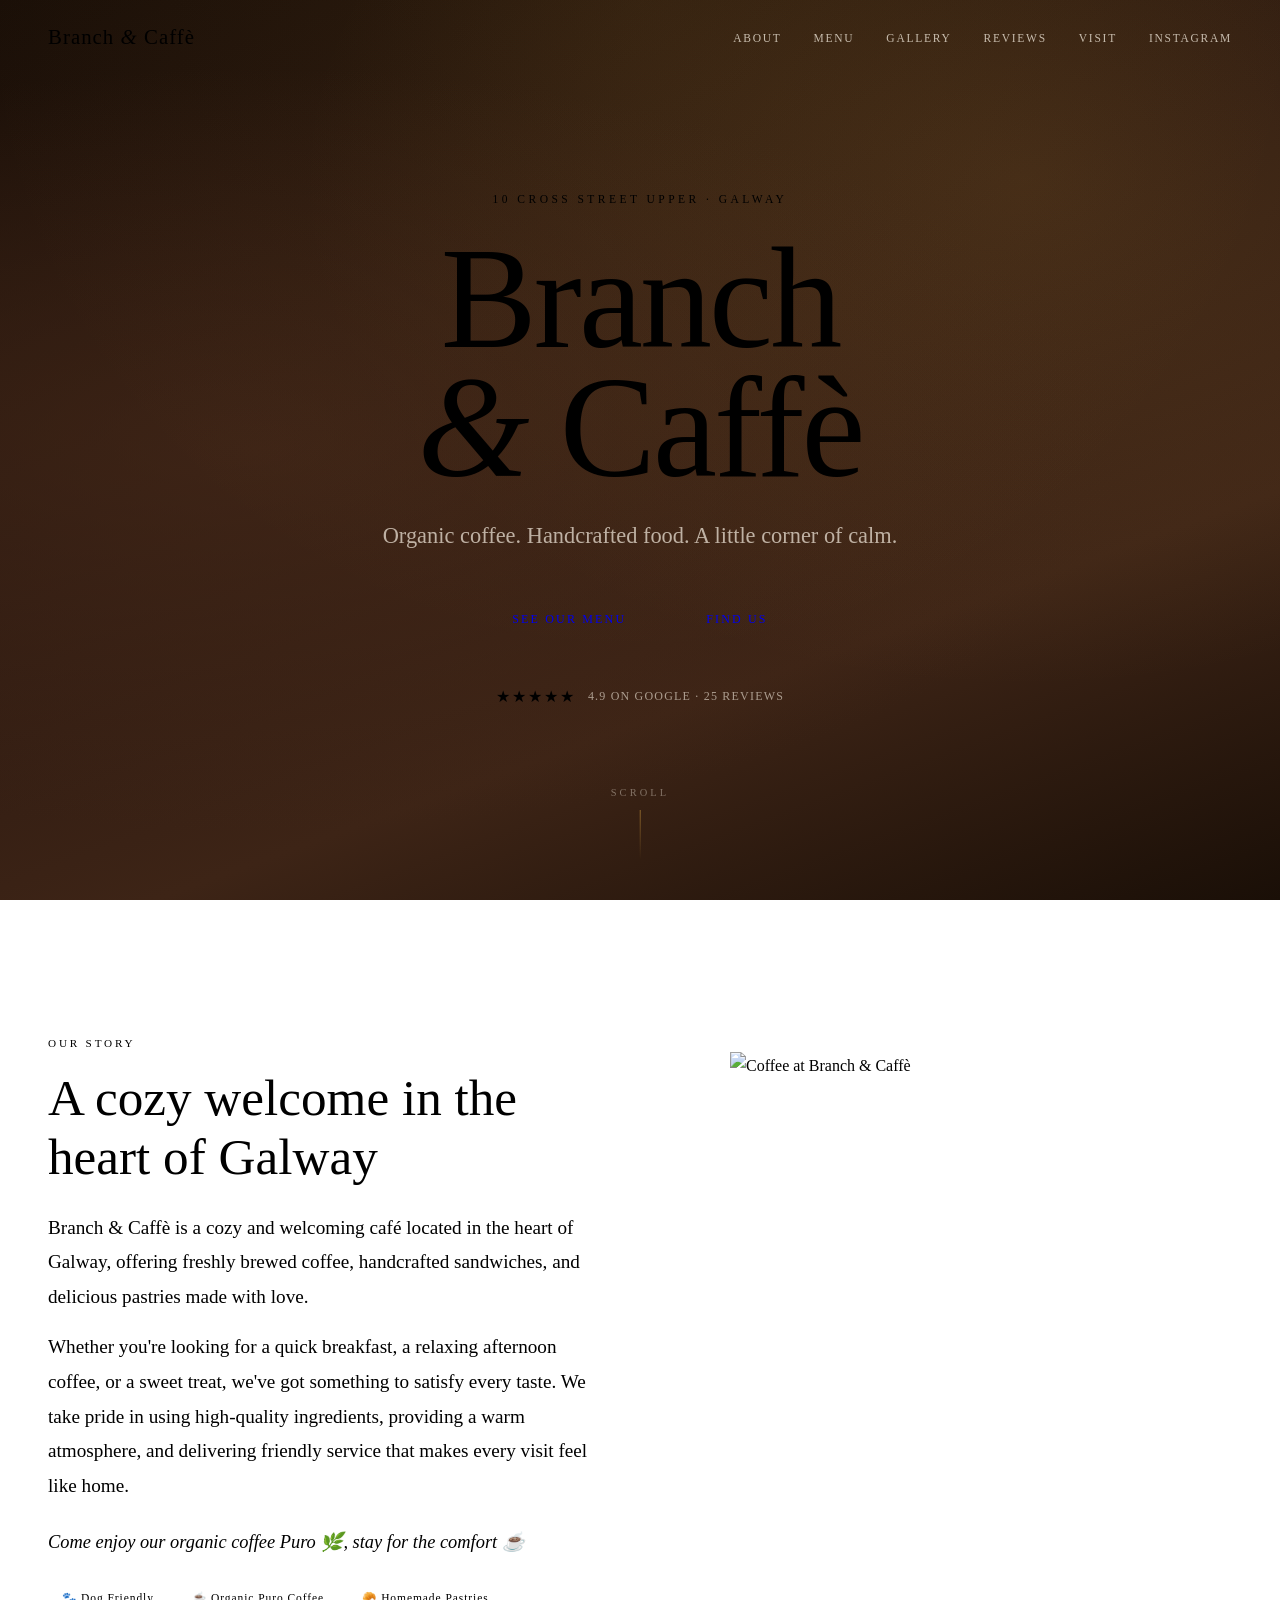
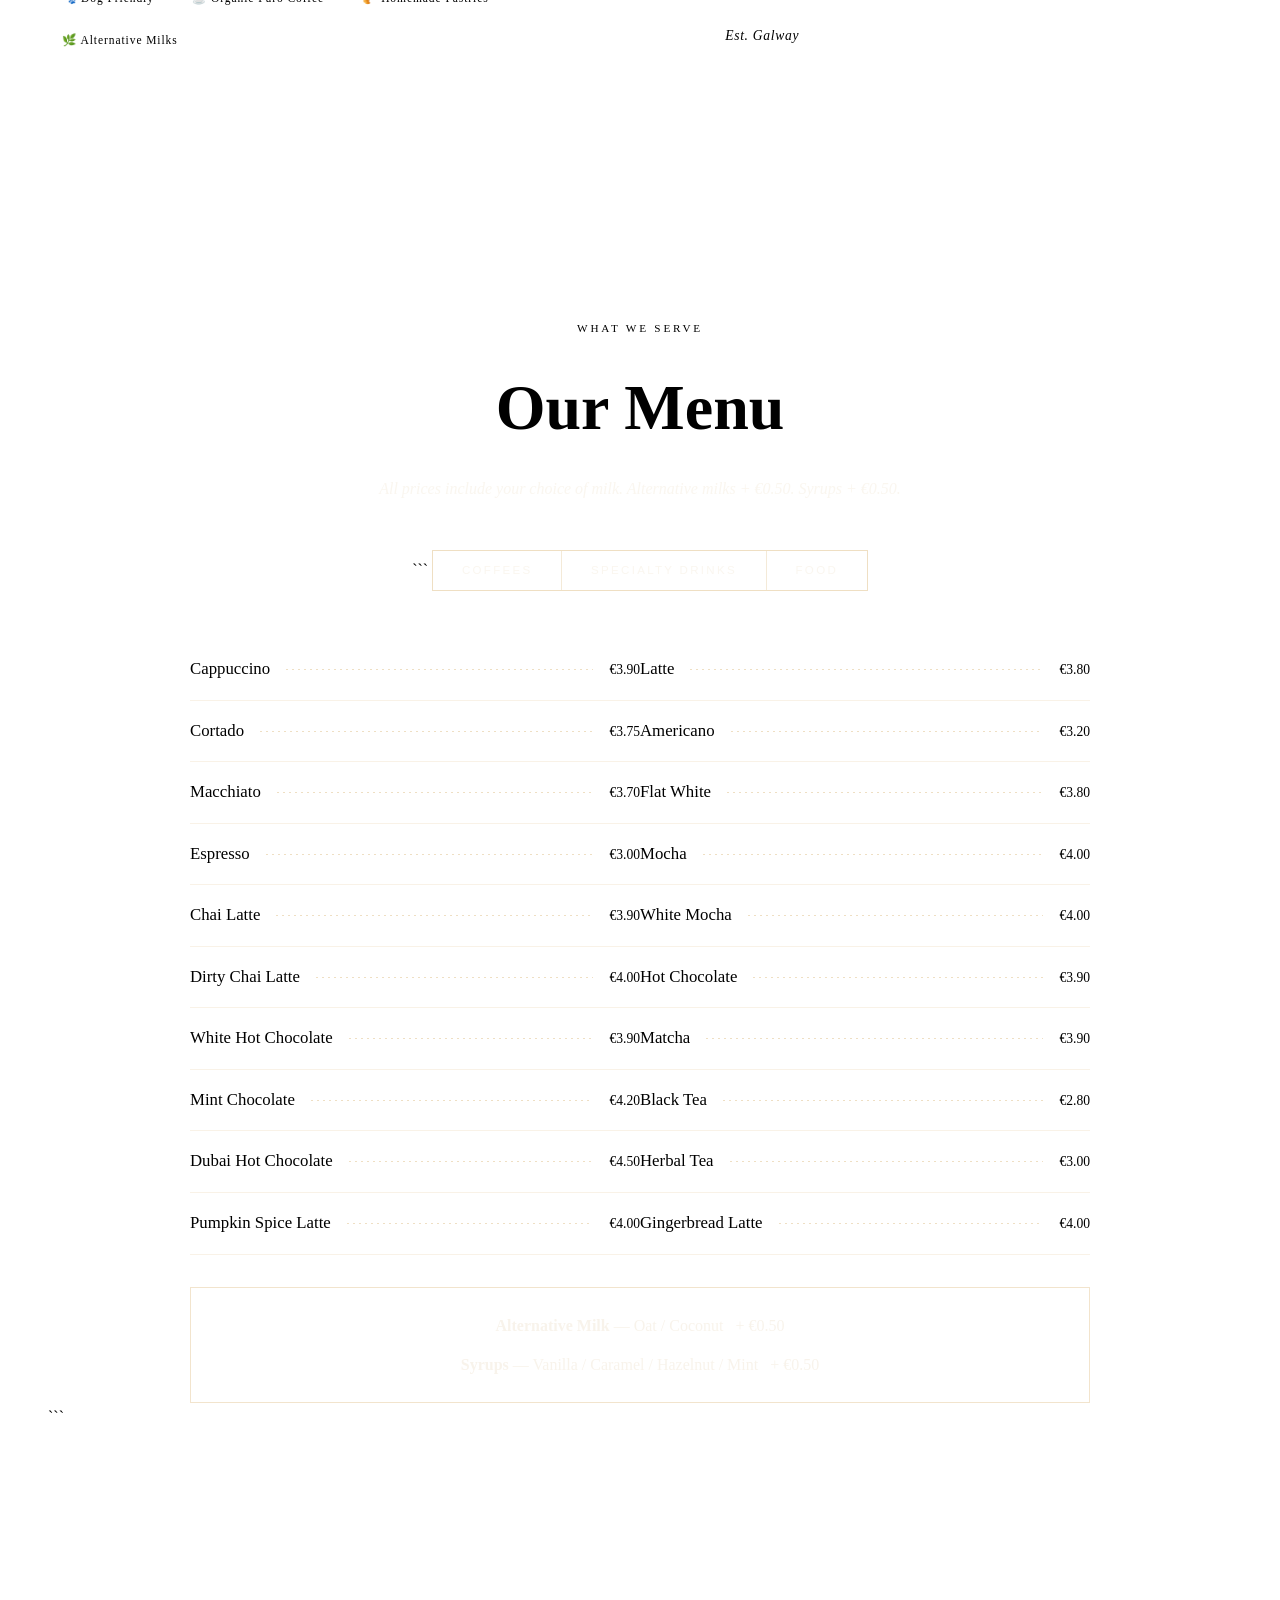
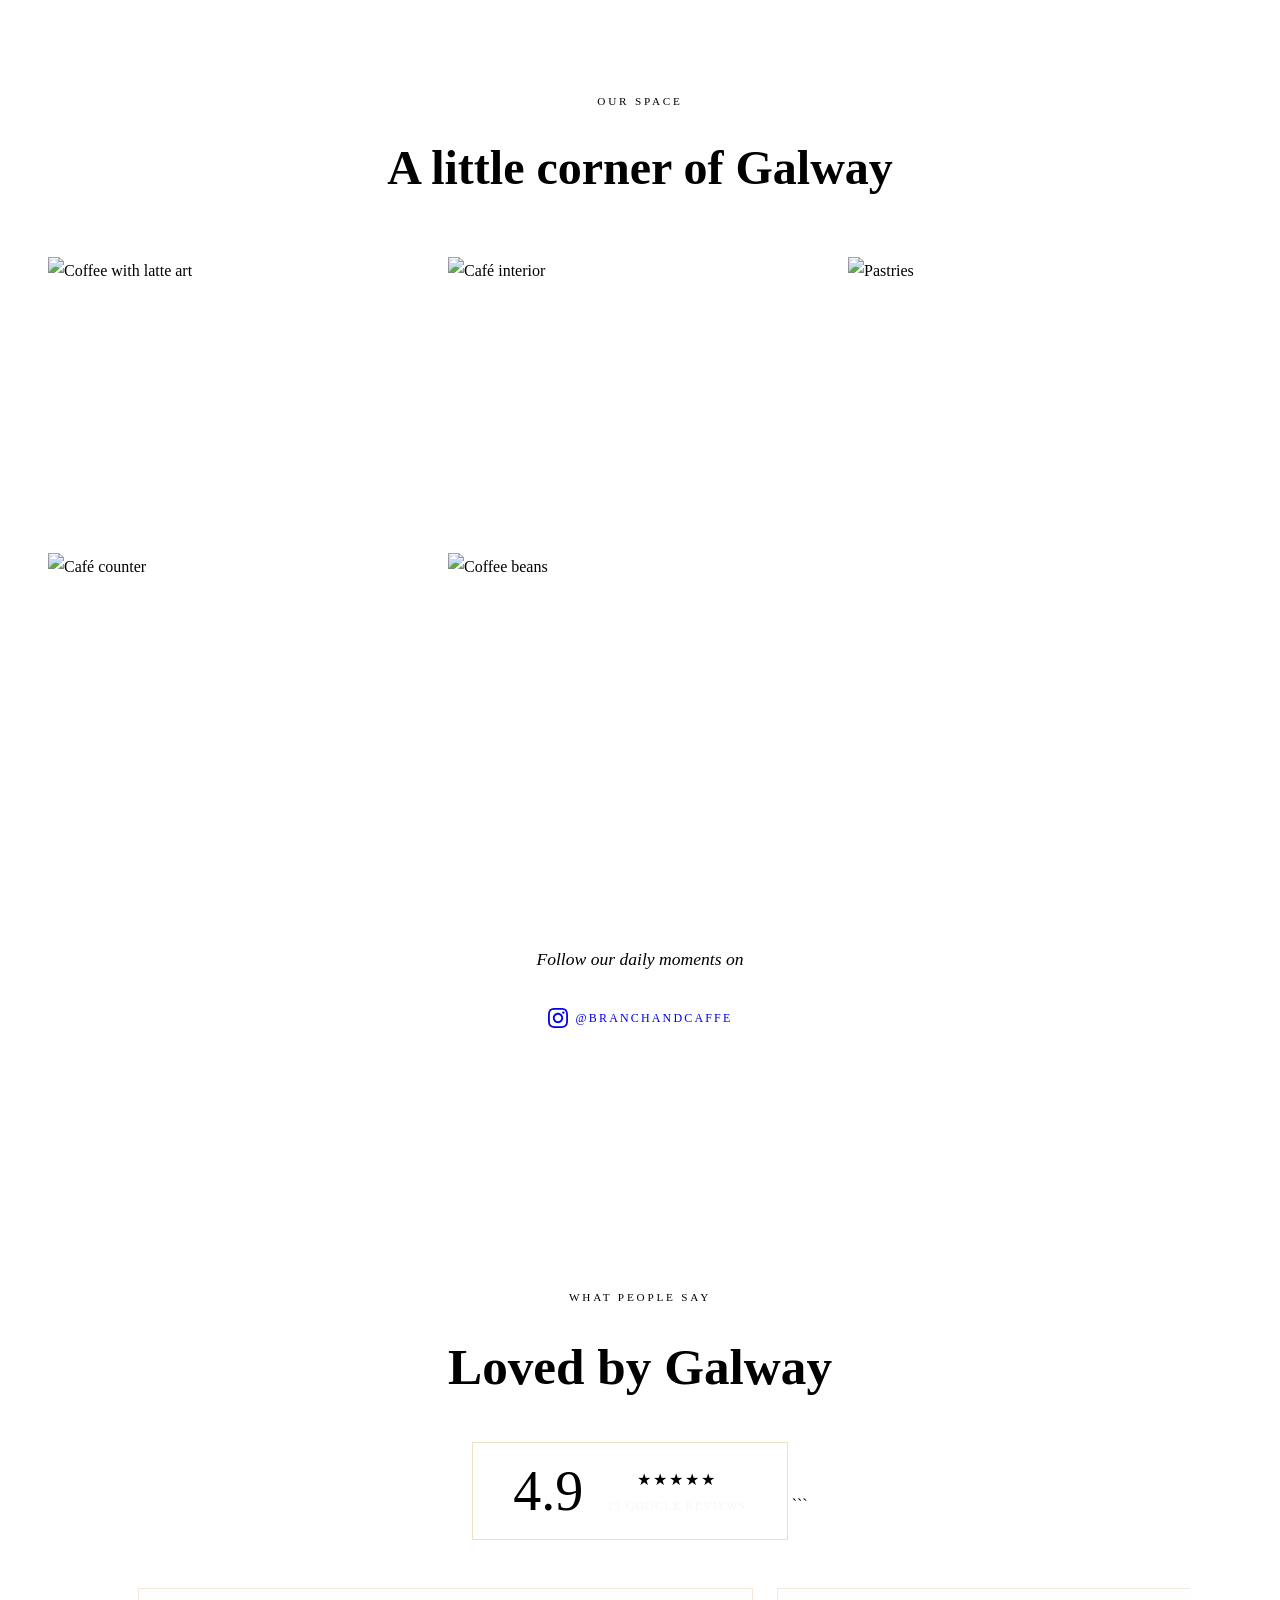
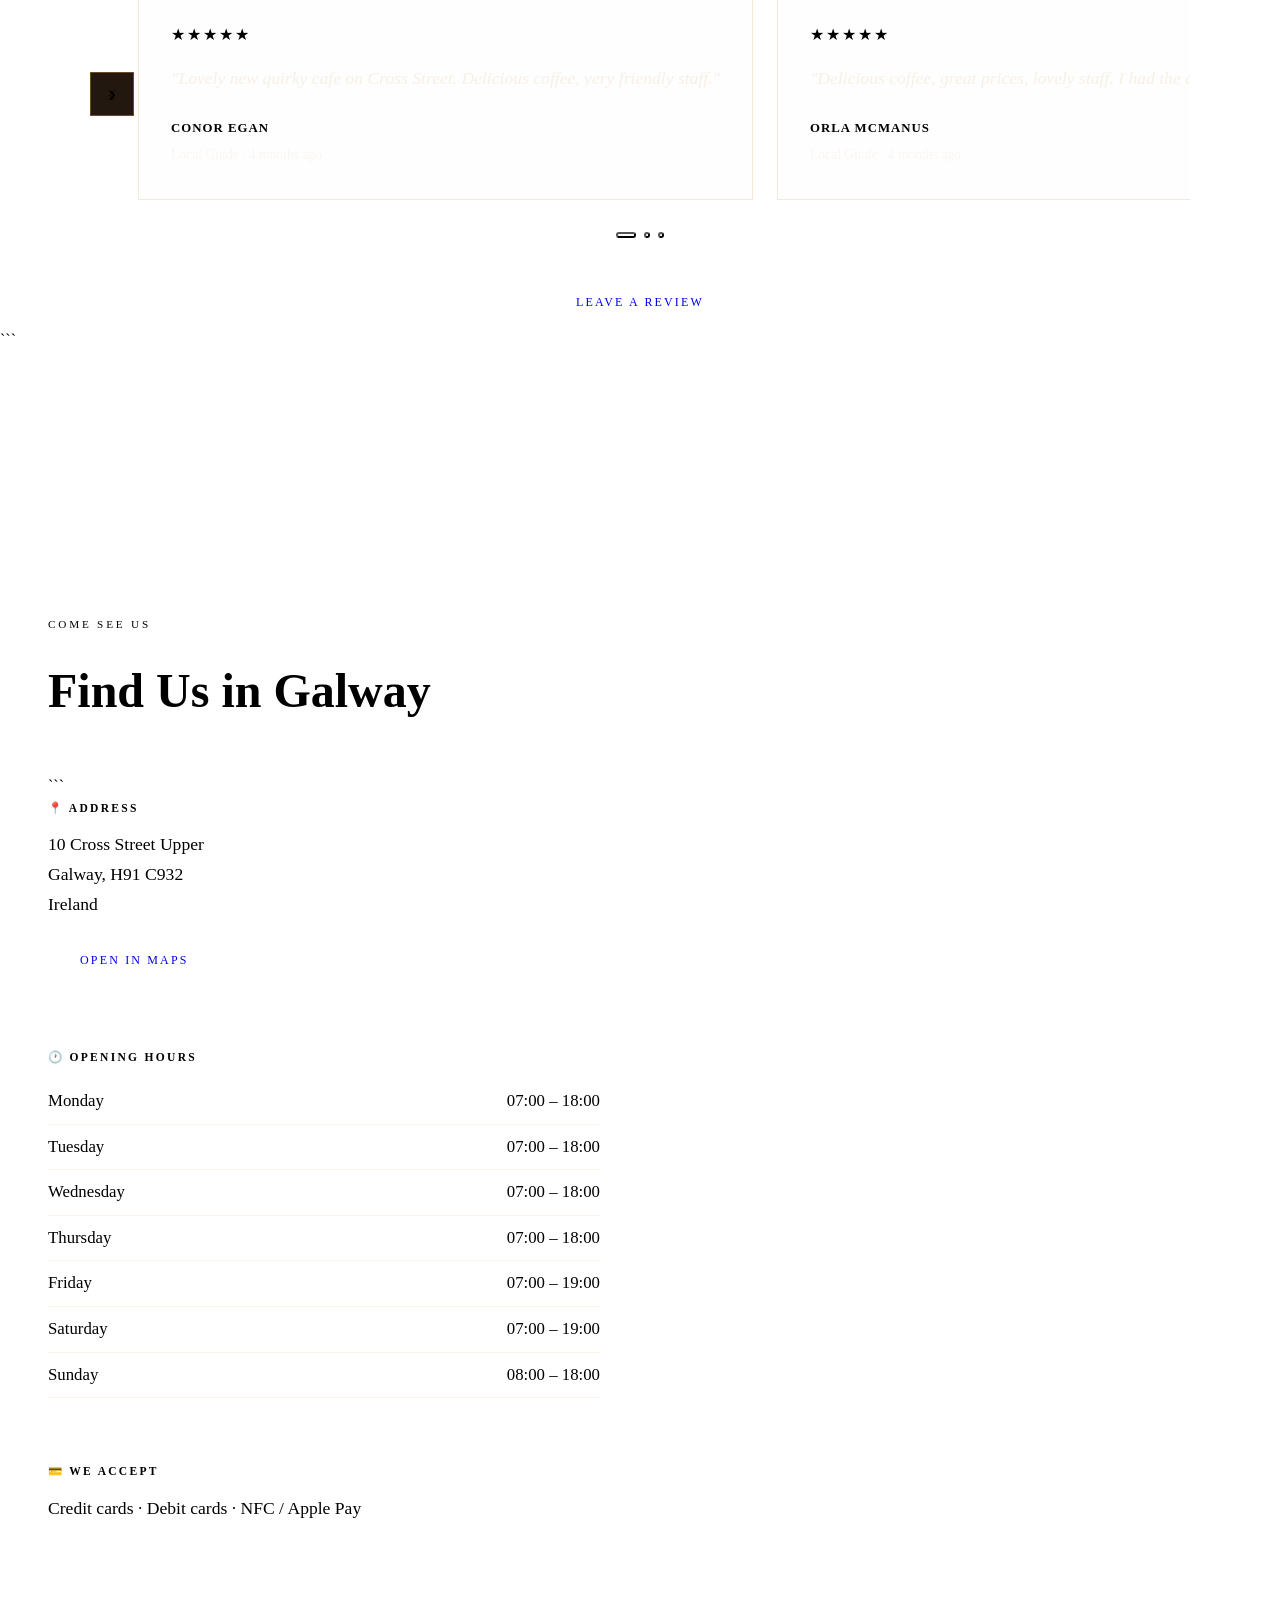
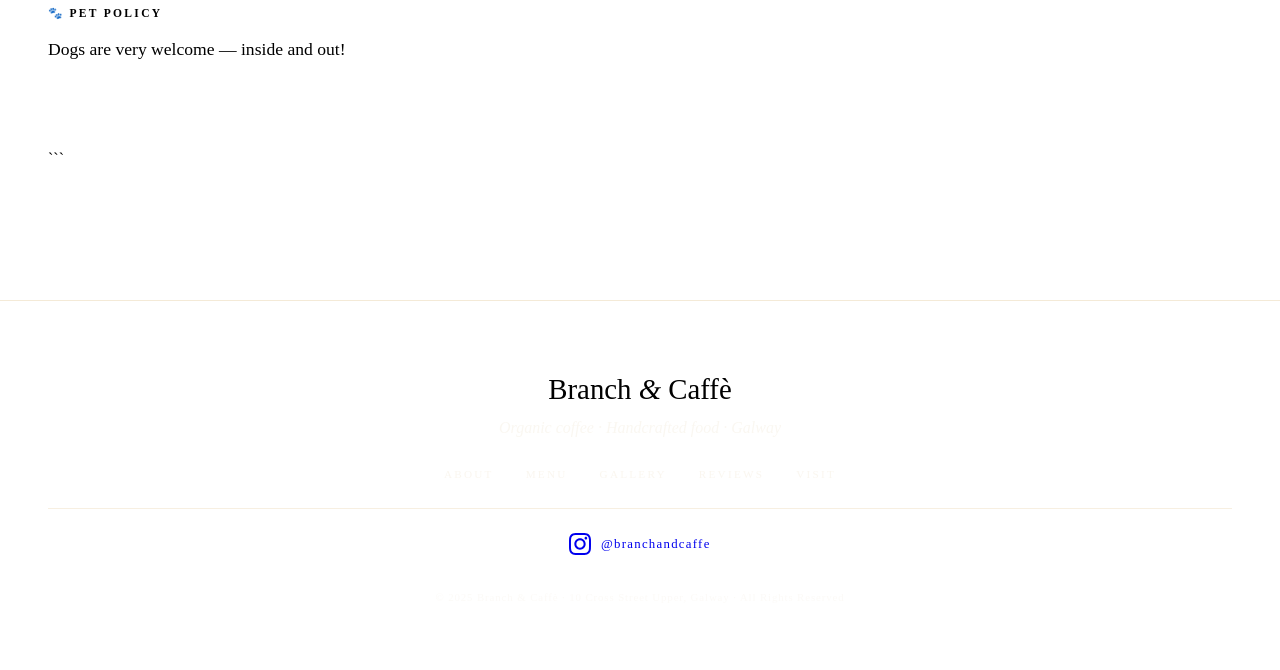
==== Index.html @ e37d415b "Create Index.html" ====
<!DOCTYPE html>

<html lang="en">
<head>
  <meta charset="UTF-8" />
  <meta name="viewport" content="width=device-width, initial-scale=1.0" />
  <title>Branch & Caffè — Galway</title>
  <meta name="description" content="A cozy and welcoming café in the heart of Galway. Organic Puro coffee, handcrafted sandwiches, and delicious pastries made with love." />
  <link rel="preconnect" href="https://fonts.googleapis.com" />
  <link rel="preconnect" href="https://fonts.gstatic.com" crossorigin />
  <link href="https://fonts.googleapis.com/css2?family=Playfair+Display:ital,wght@0,400;0,500;0,700;1,400;1,500&family=Cormorant+Garamond:ital,wght@0,300;0,400;0,500;1,300;1,400&family=Libre+Baskerville:ital,wght@0,400;0,700;1,400&display=swap" rel="stylesheet" />
  <style>/* =============================================
   BRANCH & CAFFÈ — CSS
   Aesthetic: Warm editorial / artisan café
   Palette: Espresso brown, cream ivory, warm gold
============================================= */

*, *::before, *::after {
box-sizing: border-box;
margin: 0;
padding: 0;
}

:root {
–espresso: #1a0f07;
–dark-roast: #2b1810;
–medium-roast: #4a2c1a;
–cream: #f5ede0;
–ivory: #faf6f0;
–warm-white: #fffcf7;
–gold: #c9953a;
–gold-light: #e8b86d;
–gold-pale: #f2d9a2;
–text-dark: #1a0f07;
–text-mid: #5a3d2b;
–text-light: #8a6a54;
–border: rgba(201, 149, 58, 0.25);

–font-display: ‘Playfair Display’, Georgia, serif;
–font-body: ‘Cormorant Garamond’, Georgia, serif;
–font-serif: ‘Libre Baskerville’, Georgia, serif;

–transition: 0.35s cubic-bezier(0.4, 0, 0.2, 1);
–radius: 2px;
}

html {
scroll-behavior: smooth;
font-size: 16px;
}

body {
font-family: var(–font-body);
background: var(–ivory);
color: var(–text-dark);
line-height: 1.7;
overflow-x: hidden;
}

img {
display: block;
width: 100%;
height: 100%;
object-fit: cover;
}

/* =============================================
UTILITIES
============================================= */

.section-label {
display: inline-block;
font-family: var(–font-serif);
font-size: 0.7rem;
font-weight: 400;
letter-spacing: 0.25em;
text-transform: uppercase;
color: var(–gold);
margin-bottom: 1rem;
}

.stars {
color: var(–gold);
letter-spacing: 2px;
font-size: 1rem;
}
.stars–lg { font-size: 1.5rem; }

/* BUTTONS */
.btn {
display: inline-flex;
align-items: center;
gap: 0.5rem;
padding: 0.85rem 2rem;
font-family: var(–font-serif);
font-size: 0.75rem;
letter-spacing: 0.18em;
text-transform: uppercase;
text-decoration: none;
border: none;
cursor: pointer;
transition: var(–transition);
position: relative;
overflow: hidden;
}
.btn::before {
content: ‘’;
position: absolute;
inset: 0;
background: rgba(255,255,255,0.1);
transform: translateX(-100%);
transition: transform 0.4s ease;
}
.btn:hover::before { transform: translateX(0); }

.btn–primary {
background: var(–gold);
color: var(–espresso);
}
.btn–primary:hover { background: var(–gold-light); }

.btn–ghost {
background: transparent;
color: var(–cream);
border: 1px solid rgba(245,237,224,0.5);
}
.btn–ghost:hover { border-color: var(–cream); background: rgba(245,237,224,0.08); }

.btn–outline {
background: transparent;
color: var(–gold);
border: 1px solid var(–gold);
}
.btn–outline:hover { background: var(–gold); color: var(–espresso); }

.btn–instagram {
background: linear-gradient(135deg, #f09433 0%, #e6683c 25%, #dc2743 50%, #cc2366 75%, #bc1888 100%);
color: white;
}
.btn–instagram:hover { opacity: 0.9; transform: translateY(-1px); }

/* =============================================
NAVIGATION
============================================= */

.nav {
position: fixed;
top: 0;
left: 0;
right: 0;
z-index: 1000;
display: flex;
align-items: center;
justify-content: space-between;
padding: 1.2rem 3rem;
transition: background 0.4s ease, box-shadow 0.4s ease;
}
.nav.scrolled {
background: rgba(26, 15, 7, 0.97);
backdrop-filter: blur(12px);
box-shadow: 0 1px 0 rgba(201,149,58,0.2);
}

.nav__logo-text {
font-family: var(–font-display);
font-size: 1.3rem;
font-weight: 500;
color: var(–cream);
letter-spacing: 0.05em;
}
.nav__logo-text em {
font-style: italic;
color: var(–gold);
}

.nav__links {
display: flex;
list-style: none;
gap: 2rem;
align-items: center;
}

.nav__link {
font-family: var(–font-serif);
font-size: 0.72rem;
letter-spacing: 0.15em;
text-transform: uppercase;
text-decoration: none;
color: rgba(245,237,224,0.75);
transition: color 0.25s ease;
position: relative;
}
.nav__link::after {
content: ‘’;
position: absolute;
bottom: -3px;
left: 0;
width: 0;
height: 1px;
background: var(–gold);
transition: width 0.3s ease;
}
.nav__link:hover { color: var(–cream); }
.nav__link:hover::after { width: 100%; }

.nav__link–ig {
color: var(–gold);
border: 1px solid rgba(201,149,58,0.4);
padding: 0.4rem 0.9rem;
}
.nav__link–ig::after { display: none; }
.nav__link–ig:hover { background: rgba(201,149,58,0.15); border-color: var(–gold); }

.nav__toggle {
display: none;
flex-direction: column;
gap: 5px;
background: none;
border: none;
cursor: pointer;
padding: 4px;
}
.nav__toggle span {
display: block;
width: 24px;
height: 1.5px;
background: var(–cream);
transition: var(–transition);
}
.nav__toggle.open span:nth-child(1) { transform: rotate(45deg) translate(4.5px, 4.5px); }
.nav__toggle.open span:nth-child(2) { opacity: 0; }
.nav__toggle.open span:nth-child(3) { transform: rotate(-45deg) translate(4.5px, -4.5px); }

/* =============================================
HERO
============================================= */

.hero {
position: relative;
height: 100vh;
min-height: 700px;
display: flex;
align-items: center;
justify-content: center;
overflow: hidden;
}

.hero__bg {
position: absolute;
inset: 0;
background:
radial-gradient(ellipse at 20% 50%, rgba(74,44,26,0.6) 0%, transparent 60%),
radial-gradient(ellipse at 80% 20%, rgba(201,149,58,0.15) 0%, transparent 50%),
linear-gradient(160deg, #1a0f07 0%, #2b1810 40%, #3d2416 70%, #1a0f07 100%);
}

.hero__grain {
position: absolute;
inset: 0;
opacity: 0.04;
background-image: url(“data:image/svg+xml,%3Csvg viewBox=‘0 0 512 512’ xmlns=‘http://www.w3.org/2000/svg’%3E%3Cfilter id=‘n’%3E%3CfeTurbulence type=‘fractalNoise’ baseFrequency=‘0.75’ numOctaves=‘4’ stitchTiles=‘stitch’/%3E%3C/filter%3E%3Crect width=‘100%25’ height=‘100%25’ filter=‘url(%23n)’/%3E%3C/svg%3E”);
background-size: 256px 256px;
}

.hero__lights {
position: absolute;
inset: 0;
background: radial-gradient(circle at 50% 0%, rgba(201,149,58,0.08) 0%, transparent 60%);
animation: pulse-light 6s ease-in-out infinite alternate;
}

@keyframes pulse-light {
from { opacity: 0.5; }
to { opacity: 1; }
}

.hero__content {
position: relative;
z-index: 2;
text-align: center;
padding: 2rem;
animation: fade-up 1.2s ease forwards;
}

@keyframes fade-up {
from { opacity: 0; transform: translateY(30px); }
to { opacity: 1; transform: translateY(0); }
}

.hero__eyebrow {
font-family: var(–font-serif);
font-size: 0.72rem;
letter-spacing: 0.3em;
text-transform: uppercase;
color: var(–gold);
margin-bottom: 1.5rem;
animation: fade-up 1.2s ease 0.1s both;
}

.hero__title {
font-family: var(–font-display);
font-size: clamp(4rem, 12vw, 9rem);
font-weight: 500;
line-height: 0.9;
color: var(–cream);
letter-spacing: -0.02em;
margin-bottom: 1.5rem;
animation: fade-up 1.2s ease 0.2s both;
}
.hero__title em {
font-style: italic;
color: var(–gold);
}

.hero__tagline {
font-family: var(–font-body);
font-size: clamp(1rem, 2.5vw, 1.4rem);
color: rgba(245,237,224,0.7);
margin-bottom: 2.5rem;
animation: fade-up 1.2s ease 0.35s both;
}

.hero__ctas {
display: flex;
gap: 1rem;
justify-content: center;
flex-wrap: wrap;
margin-bottom: 2.5rem;
animation: fade-up 1.2s ease 0.45s both;
}

.hero__rating {
display: flex;
align-items: center;
gap: 0.75rem;
justify-content: center;
animation: fade-up 1.2s ease 0.55s both;
}
.hero__rating span {
font-family: var(–font-serif);
font-size: 0.75rem;
letter-spacing: 0.1em;
color: rgba(245,237,224,0.6);
text-transform: uppercase;
}

.hero__scroll {
position: absolute;
bottom: 2.5rem;
left: 50%;
transform: translateX(-50%);
display: flex;
flex-direction: column;
align-items: center;
gap: 0.5rem;
z-index: 2;
}
.hero__scroll span {
font-family: var(–font-serif);
font-size: 0.65rem;
letter-spacing: 0.3em;
text-transform: uppercase;
color: rgba(245,237,224,0.4);
}
.hero__scroll-line {
width: 1px;
height: 50px;
background: linear-gradient(to bottom, rgba(201,149,58,0.6), transparent);
animation: scroll-line 2s ease-in-out infinite;
}
@keyframes scroll-line {
0%, 100% { transform: scaleY(0.3); opacity: 0.3; }
50% { transform: scaleY(1); opacity: 1; }
}

/* =============================================
ABOUT
============================================= */

.about {
background: var(–warm-white);
padding: 8rem 3rem;
}

.about__container {
max-width: 1200px;
margin: 0 auto;
display: grid;
grid-template-columns: 1fr 1fr;
gap: 6rem;
align-items: center;
}

.about__title {
font-family: var(–font-display);
font-size: clamp(2rem, 4vw, 3.2rem);
font-weight: 500;
line-height: 1.15;
color: var(–espresso);
margin-bottom: 1.5rem;
}

.about__body {
font-size: 1.2rem;
color: var(–text-mid);
margin-bottom: 1rem;
line-height: 1.8;
}

.about__tagline {
font-family: var(–font-display);
font-style: italic;
font-size: 1.15rem;
color: var(–gold);
margin: 1.5rem 0;
}

.about__badges {
display: flex;
flex-wrap: wrap;
gap: 0.6rem;
margin-top: 1.5rem;
}

.badge {
font-family: var(–font-serif);
font-size: 0.72rem;
letter-spacing: 0.08em;
padding: 0.4rem 0.9rem;
border: 1px solid var(–border);
color: var(–text-mid);
background: var(–cream);
}

.about__visual {
display: flex;
justify-content: center;
}

.about__img-frame {
position: relative;
width: 100%;
max-width: 460px;
}

.about__img-inner {
height: 580px;
overflow: hidden;
position: relative;
}
.about__img-inner::after {
content: ‘’;
position: absolute;
inset: 0;
background: linear-gradient(to bottom, transparent 60%, rgba(26,15,7,0.3));
}
.about__img-inner img {
transition: transform 0.8s ease;
}
.about__img-inner:hover img { transform: scale(1.04); }

.about__img-accent {
position: absolute;
bottom: -1.5rem;
left: -1.5rem;
background: var(–gold);
color: var(–espresso);
font-family: var(–font-display);
font-style: italic;
font-size: 0.85rem;
padding: 0.6rem 1.2rem;
letter-spacing: 0.05em;
}

/* =============================================
MENU
============================================= */

.menu {
background: var(–espresso);
padding: 8rem 3rem;
}

.menu__container {
max-width: 900px;
margin: 0 auto;
text-align: center;
}

.menu .section-label { color: var(–gold-pale); }

.menu__title {
font-family: var(–font-display);
font-size: clamp(2.5rem, 5vw, 4rem);
color: var(–cream);
margin-bottom: 0.75rem;
}

.menu__sub {
font-family: var(–font-body);
font-size: 1rem;
color: rgba(245,237,224,0.5);
margin-bottom: 3rem;
font-style: italic;
}

.menu__tabs {
display: flex;
justify-content: center;
gap: 0;
margin-bottom: 3rem;
border: 1px solid rgba(201,149,58,0.3);
display: inline-flex;
}

.menu__tab {
font-family: var(–font-serif);
font-size: 0.72rem;
letter-spacing: 0.2em;
text-transform: uppercase;
padding: 0.85rem 1.8rem;
background: transparent;
color: rgba(245,237,224,0.5);
border: none;
cursor: pointer;
transition: var(–transition);
border-right: 1px solid rgba(201,149,58,0.2);
}
.menu__tab:last-child { border-right: none; }
.menu__tab.active, .menu__tab:hover {
background: var(–gold);
color: var(–espresso);
}

.menu__panel {
display: none;
animation: fade-in 0.4s ease;
}
.menu__panel.active { display: block; }

@keyframes fade-in {
from { opacity: 0; transform: translateY(8px); }
to { opacity: 1; transform: translateY(0); }
}

.menu__grid {
display: grid;
grid-template-columns: 1fr 1fr;
gap: 0;
}

.menu__item {
display: flex;
align-items: baseline;
gap: 0.5rem;
padding: 1rem 0;
border-bottom: 1px solid rgba(201,149,58,0.12);
text-align: left;
}

.menu__name {
font-family: var(–font-body);
font-size: 1.05rem;
color: var(–cream);
white-space: nowrap;
}

.menu__dots {
flex: 1;
height: 1px;
background: repeating-linear-gradient(to right, rgba(201,149,58,0.3) 0, rgba(201,149,58,0.3) 2px, transparent 2px, transparent 6px);
margin: 0 0.5rem;
min-width: 20px;
transform: translateY(-4px);
}

.menu__price {
font-family: var(–font-serif);
font-size: 0.85rem;
color: var(–gold);
white-space: nowrap;
}

.menu__extras {
margin-top: 2rem;
padding: 1.5rem;
border: 1px solid rgba(201,149,58,0.25);
display: flex;
flex-direction: column;
gap: 0.75rem;
}

.menu__extra-item {
font-family: var(–font-body);
font-size: 1rem;
color: rgba(245,237,224,0.65);
}
.menu__extra-item strong { color: var(–cream); }
.menu__extra-item span { color: var(–gold); margin-left: 0.5rem; }

.menu__note {
margin-top: 2rem;
font-family: var(–font-body);
font-style: italic;
font-size: 1rem;
color: rgba(245,237,224,0.55);
}

/* =============================================
GALLERY
============================================= */

.gallery {
background: var(–cream);
padding: 8rem 3rem 4rem;
}

.gallery__header {
text-align: center;
margin-bottom: 3rem;
}

.gallery__title {
font-family: var(–font-display);
font-size: clamp(2rem, 4vw, 3rem);
color: var(–espresso);
}

.gallery__grid {
max-width: 1300px;
margin: 0 auto 4rem;
display: grid;
grid-template-columns: repeat(3, 1fr);
grid-template-rows: 280px 280px;
gap: 1rem;
}

.gallery__item {
position: relative;
overflow: hidden;
cursor: pointer;
}
.gallery__item–tall { grid-row: span 2; }
.gallery__item–wide { grid-column: span 2; }

.gallery__item img {
transition: transform 0.7s cubic-bezier(0.4, 0, 0.2, 1);
}
.gallery__item:hover img { transform: scale(1.06); }

.gallery__overlay {
position: absolute;
inset: 0;
background: rgba(26,15,7,0);
display: flex;
align-items: flex-end;
padding: 1.5rem;
transition: background 0.4s ease;
}
.gallery__overlay span {
font-family: var(–font-display);
font-style: italic;
font-size: 1.1rem;
color: var(–cream);
opacity: 0;
transform: translateY(10px);
transition: opacity 0.4s ease, transform 0.4s ease;
}
.gallery__item:hover .gallery__overlay { background: rgba(26,15,7,0.45); }
.gallery__item:hover .gallery__overlay span { opacity: 1; transform: translateY(0); }

.gallery__instagram {
text-align: center;
padding: 3rem 0;
border-top: 1px solid var(–border);
}
.gallery__instagram p {
font-family: var(–font-body);
font-style: italic;
font-size: 1.1rem;
color: var(–text-mid);
margin-bottom: 1.25rem;
}

/* =============================================
REVIEWS
============================================= */

.reviews {
background: var(–dark-roast);
padding: 8rem 0;
}

.reviews__container {
max-width: 1100px;
margin: 0 auto;
padding: 0 3rem;
text-align: center;
}

.reviews .section-label { color: var(–gold-pale); }

.reviews__title {
font-family: var(–font-display);
font-size: clamp(2rem, 4vw, 3.5rem);
color: var(–cream);
margin-bottom: 2rem;
}

.reviews__score {
display: inline-flex;
align-items: center;
gap: 1.5rem;
margin-bottom: 3rem;
padding: 1.25rem 2.5rem;
border: 1px solid rgba(201,149,58,0.3);
}

.reviews__number {
font-family: var(–font-display);
font-size: 3.5rem;
color: var(–gold);
line-height: 1;
}

.reviews__count {
font-family: var(–font-serif);
font-size: 0.72rem;
letter-spacing: 0.12em;
text-transform: uppercase;
color: rgba(245,237,224,0.5);
display: block;
margin-top: 0.25rem;
}

.reviews__track-wrapper {
position: relative;
overflow: hidden;
margin: 0 -3rem;
}

.reviews__track {
display: flex;
transition: transform 0.55s cubic-bezier(0.4, 0, 0.2, 1);
padding: 0 3rem;
gap: 1.5rem;
}

.review-card {
min-width: calc(33.333% - 1rem);
background: rgba(245,237,224,0.05);
border: 1px solid rgba(201,149,58,0.2);
padding: 2rem;
text-align: left;
flex-shrink: 0;
transition: border-color 0.3s ease;
}
.review-card:hover { border-color: rgba(201,149,58,0.5); }

.review-card__stars {
color: var(–gold);
letter-spacing: 2px;
margin-bottom: 1rem;
}

.review-card__text {
font-family: var(–font-body);
font-style: italic;
font-size: 1.1rem;
color: rgba(245,237,224,0.85);
line-height: 1.7;
margin-bottom: 1.5rem;
}

.review-card__name {
display: block;
font-family: var(–font-serif);
font-size: 0.8rem;
font-weight: 700;
letter-spacing: 0.08em;
color: var(–cream);
text-transform: uppercase;
}

.review-card__meta {
font-family: var(–font-body);
font-size: 0.85rem;
color: rgba(245,237,224,0.45);
}

.reviews__nav {
position: absolute;
top: 50%;
transform: translateY(-50%);
width: 44px;
height: 44px;
background: rgba(26,15,7,0.8);
border: 1px solid rgba(201,149,58,0.4);
color: var(–gold);
font-size: 1.5rem;
cursor: pointer;
display: flex;
align-items: center;
justify-content: center;
transition: var(–transition);
z-index: 10;
}
.reviews__nav:hover { background: var(–gold); color: var(–espresso); }
.reviews__nav–prev { left: 0.5rem; }
.reviews__nav–next { right: 0.5rem; }

.reviews__dots {
display: flex;
justify-content: center;
gap: 0.5rem;
margin-top: 2rem;
}

.reviews__dot {
width: 6px;
height: 6px;
background: rgba(245,237,224,0.25);
border-radius: 50%;
cursor: pointer;
transition: var(–transition);
}
.reviews__dot.active {
background: var(–gold);
width: 20px;
border-radius: 3px;
}

.reviews__cta {
margin-top: 2.5rem;
}

/* =============================================
VISIT
============================================= */

.visit {
background: var(–ivory);
padding: 8rem 3rem;
}

.visit__container {
max-width: 1200px;
margin: 0 auto;
display: grid;
grid-template-columns: 1fr 1fr;
gap: 5rem;
align-items: start;
}

.visit__title {
font-family: var(–font-display);
font-size: clamp(2rem, 4vw, 3rem);
color: var(–espresso);
margin-bottom: 2.5rem;
}

.visit__block {
margin-bottom: 2rem;
padding-bottom: 2rem;
border-bottom: 1px solid var(–border);
}
.visit__block:last-child { border-bottom: none; }

.visit__block h3 {
font-family: var(–font-serif);
font-size: 0.72rem;
letter-spacing: 0.2em;
text-transform: uppercase;
color: var(–gold);
margin-bottom: 0.75rem;
}

.visit__block p {
font-family: var(–font-body);
font-size: 1.1rem;
color: var(–text-mid);
line-height: 1.7;
margin-bottom: 1rem;
}

.hours { width: 100%; }

.hours__row {
display: flex;
justify-content: space-between;
padding: 0.5rem 0;
font-family: var(–font-body);
font-size: 1.05rem;
color: var(–text-mid);
border-bottom: 1px solid rgba(201,149,58,0.12);
}
.hours__row–highlight {
color: var(–espresso);
font-weight: 400;
}
.hours__row–highlight span:last-child { color: var(–gold); }

.visit__map {
height: 550px;
overflow: hidden;
border: 1px solid var(–border);
position: sticky;
top: 100px;
}
.visit__map iframe { border: none; }

/* =============================================
FOOTER
============================================= */

.footer {
background: var(–espresso);
padding: 4rem 3rem;
border-top: 1px solid rgba(201,149,58,0.2);
}

.footer__container {
max-width: 1200px;
margin: 0 auto;
display: flex;
flex-direction: column;
align-items: center;
gap: 1.5rem;
text-align: center;
}

.footer__logo {
font-family: var(–font-display);
font-size: 1.8rem;
font-weight: 500;
color: var(–cream);
}
.footer__logo em { font-style: italic; color: var(–gold); }

.footer__tagline {
font-family: var(–font-body);
font-style: italic;
color: rgba(245,237,224,0.45);
font-size: 1rem;
}

.footer__links {
display: flex;
gap: 2rem;
flex-wrap: wrap;
justify-content: center;
}

.footer__links a {
font-family: var(–font-serif);
font-size: 0.7rem;
letter-spacing: 0.2em;
text-transform: uppercase;
text-decoration: none;
color: rgba(245,237,224,0.5);
transition: color 0.25s;
}
.footer__links a:hover { color: var(–gold); }

.footer__social {
border-top: 1px solid rgba(201,149,58,0.15);
padding-top: 1.5rem;
width: 100%;
}

.footer__ig {
display: inline-flex;
align-items: center;
gap: 0.6rem;
text-decoration: none;
font-family: var(–font-serif);
font-size: 0.8rem;
letter-spacing: 0.1em;
color: var(–gold);
transition: opacity 0.25s;
}
.footer__ig:hover { opacity: 0.75; }

.footer__copy {
font-family: var(–font-serif);
font-size: 0.68rem;
letter-spacing: 0.08em;
color: rgba(245,237,224,0.25);
}

/* =============================================
RESPONSIVE
============================================= */

@media (max-width: 1024px) {
.about__container,
.visit__container {
grid-template-columns: 1fr;
gap: 3rem;
}
.about__visual { order: -1; }
.about__img-inner { height: 400px; }
.visit__map { height: 350px; position: static; }
.menu__grid { grid-template-columns: 1fr; }
.gallery__grid {
grid-template-columns: repeat(2, 1fr);
grid-template-rows: 240px 240px 240px;
}
.gallery__item–tall { grid-row: span 1; }
.gallery__item–wide { grid-column: span 2; }
.review-card { min-width: calc(50% - 0.75rem); }
}

@media (max-width: 768px) {
.nav { padding: 1rem 1.5rem; }
.nav__links {
display: none;
position: fixed;
top: 0;
left: 0;
right: 0;
bottom: 0;
background: rgba(26,15,7,0.98);
flex-direction: column;
justify-content: center;
gap: 2rem;
z-index: 999;
}
.nav__links.open { display: flex; }
.nav__link { font-size: 1.2rem; letter-spacing: 0.2em; }
.nav__toggle { display: flex; z-index: 1000; }

.hero__title { font-size: clamp(3.5rem, 18vw, 6rem); }

.about, .menu, .gallery, .reviews, .visit {
padding: 5rem 1.5rem;
}

.menu__tabs { flex-direction: column; width: 100%; }
.menu__tab { border-right: none; border-bottom: 1px solid rgba(201,149,58,0.2); }
.menu__tab:last-child { border-bottom: none; }

.gallery__grid {
grid-template-columns: 1fr;
grid-template-rows: auto;
}
.gallery__item { height: 220px; }
.gallery__item–wide { grid-column: span 1; }

.reviews__track-wrapper { margin: 0 -1.5rem; }
.reviews__track { padding: 0 1.5rem; }
.review-card { min-width: calc(90vw - 3rem); }

.footer { padding: 3rem 1.5rem; }
.footer__links { gap: 1rem; }
}
</style>

</head>
<body>

  <!-- NAV -->

  <nav class="nav" id="nav">
    <div class="nav__logo">
      <span class="nav__logo-text">Branch <em>&</em> Caffè</span>
    </div>
    <button class="nav__toggle" id="navToggle" aria-label="Toggle menu">
      <span></span><span></span><span></span>
    </button>
    <ul class="nav__links" id="navLinks">
      <li><a href="#about" class="nav__link">About</a></li>
      <li><a href="#menu" class="nav__link">Menu</a></li>
      <li><a href="#gallery" class="nav__link">Gallery</a></li>
      <li><a href="#reviews" class="nav__link">Reviews</a></li>
      <li><a href="#visit" class="nav__link">Visit</a></li>
      <li><a href="https://www.instagram.com/branchandcaffe" target="_blank" class="nav__link nav__link--ig">Instagram</a></li>
    </ul>
  </nav>

  <!-- HERO -->

  <header class="hero" id="home">
    <div class="hero__bg">
      <div class="hero__grain"></div>
      <div class="hero__lights"></div>
    </div>
    <div class="hero__content">
      <p class="hero__eyebrow">10 Cross Street Upper · Galway</p>
      <h1 class="hero__title">
        Branch<br/><em>&</em> Caffè
      </h1>
      <p class="hero__tagline">Organic coffee. Handcrafted food. A little corner of calm.</p>
      <div class="hero__ctas">
        <a href="#menu" class="btn btn--primary">See Our Menu</a>
        <a href="#visit" class="btn btn--ghost">Find Us</a>
      </div>
      <div class="hero__rating">
        <div class="stars">★★★★★</div>
        <span>4.9 on Google · 25 reviews</span>
      </div>
    </div>
    <div class="hero__scroll">
      <span>scroll</span>
      <div class="hero__scroll-line"></div>
    </div>
  </header>

  <!-- ABOUT -->

  <section class="about" id="about">
    <div class="about__container">
      <div class="about__text">
        <span class="section-label">Our Story</span>
        <h2 class="about__title">A cozy welcome in the heart of Galway</h2>
        <p class="about__body">Branch & Caffè is a cozy and welcoming café located in the heart of Galway, offering freshly brewed coffee, handcrafted sandwiches, and delicious pastries made with love.</p>
        <p class="about__body">Whether you're looking for a quick breakfast, a relaxing afternoon coffee, or a sweet treat, we've got something to satisfy every taste. We take pride in using high-quality ingredients, providing a warm atmosphere, and delivering friendly service that makes every visit feel like home.</p>
        <p class="about__tagline">Come enjoy our organic coffee Puro 🌿, stay for the comfort ☕</p>
        <div class="about__badges">
          <div class="badge">🐾 Dog Friendly</div>
          <div class="badge">☕ Organic Puro Coffee</div>
          <div class="badge">🥐 Homemade Pastries</div>
          <div class="badge">🌿 Alternative Milks</div>
        </div>
      </div>
      <div class="about__visual">
        <div class="about__img-frame">
          <div class="about__img-inner">
            <img src="https://images.unsplash.com/photo-1495474472287-4d71bcdd2085?w=600&q=80" alt="Coffee at Branch & Caffè" loading="lazy" />
          </div>
          <div class="about__img-accent">Est. Galway</div>
        </div>
      </div>
    </div>
  </section>

  <!-- MENU -->

  <section class="menu" id="menu">
    <div class="menu__container">
      <span class="section-label">What We Serve</span>
      <h2 class="menu__title">Our Menu</h2>
      <p class="menu__sub">All prices include your choice of milk. Alternative milks + €0.50. Syrups + €0.50.</p>

```
  <div class="menu__tabs">
    <button class="menu__tab active" data-tab="coffee">Coffees</button>
    <button class="menu__tab" data-tab="specialty">Specialty Drinks</button>
    <button class="menu__tab" data-tab="food">Food</button>
  </div>

  <div class="menu__panel active" id="tab-coffee">
    <div class="menu__grid">
      <div class="menu__item"><span class="menu__name">Cappuccino</span><span class="menu__dots"></span><span class="menu__price">€3.90</span></div>
      <div class="menu__item"><span class="menu__name">Latte</span><span class="menu__dots"></span><span class="menu__price">€3.80</span></div>
      <div class="menu__item"><span class="menu__name">Cortado</span><span class="menu__dots"></span><span class="menu__price">€3.75</span></div>
      <div class="menu__item"><span class="menu__name">Americano</span><span class="menu__dots"></span><span class="menu__price">€3.20</span></div>
      <div class="menu__item"><span class="menu__name">Macchiato</span><span class="menu__dots"></span><span class="menu__price">€3.70</span></div>
      <div class="menu__item"><span class="menu__name">Flat White</span><span class="menu__dots"></span><span class="menu__price">€3.80</span></div>
      <div class="menu__item"><span class="menu__name">Espresso</span><span class="menu__dots"></span><span class="menu__price">€3.00</span></div>
      <div class="menu__item"><span class="menu__name">Mocha</span><span class="menu__dots"></span><span class="menu__price">€4.00</span></div>
      <div class="menu__item"><span class="menu__name">Chai Latte</span><span class="menu__dots"></span><span class="menu__price">€3.90</span></div>
      <div class="menu__item"><span class="menu__name">White Mocha</span><span class="menu__dots"></span><span class="menu__price">€4.00</span></div>
      <div class="menu__item"><span class="menu__name">Dirty Chai Latte</span><span class="menu__dots"></span><span class="menu__price">€4.00</span></div>
      <div class="menu__item"><span class="menu__name">Hot Chocolate</span><span class="menu__dots"></span><span class="menu__price">€3.90</span></div>
      <div class="menu__item"><span class="menu__name">White Hot Chocolate</span><span class="menu__dots"></span><span class="menu__price">€3.90</span></div>
      <div class="menu__item"><span class="menu__name">Matcha</span><span class="menu__dots"></span><span class="menu__price">€3.90</span></div>
      <div class="menu__item"><span class="menu__name">Mint Chocolate</span><span class="menu__dots"></span><span class="menu__price">€4.20</span></div>
      <div class="menu__item"><span class="menu__name">Black Tea</span><span class="menu__dots"></span><span class="menu__price">€2.80</span></div>
      <div class="menu__item"><span class="menu__name">Dubai Hot Chocolate</span><span class="menu__dots"></span><span class="menu__price">€4.50</span></div>
      <div class="menu__item"><span class="menu__name">Herbal Tea</span><span class="menu__dots"></span><span class="menu__price">€3.00</span></div>
      <div class="menu__item"><span class="menu__name">Pumpkin Spice Latte</span><span class="menu__dots"></span><span class="menu__price">€4.00</span></div>
      <div class="menu__item"><span class="menu__name">Gingerbread Latte</span><span class="menu__dots"></span><span class="menu__price">€4.00</span></div>
    </div>
    <div class="menu__extras">
      <div class="menu__extra-item">
        <strong>Alternative Milk</strong> — Oat / Coconut <span>+ €0.50</span>
      </div>
      <div class="menu__extra-item">
        <strong>Syrups</strong> — Vanilla / Caramel / Hazelnut / Mint <span>+ €0.50</span>
      </div>
    </div>
  </div>

  <div class="menu__panel" id="tab-specialty">
    <div class="menu__grid">
      <div class="menu__item"><span class="menu__name">Matcha Latte</span><span class="menu__dots"></span><span class="menu__price">€3.90</span></div>
      <div class="menu__item"><span class="menu__name">Pumpkin Spice Latte</span><span class="menu__dots"></span><span class="menu__price">€4.00</span></div>
      <div class="menu__item"><span class="menu__name">Gingerbread Latte</span><span class="menu__dots"></span><span class="menu__price">€4.00</span></div>
      <div class="menu__item"><span class="menu__name">Dirty Chai Latte</span><span class="menu__dots"></span><span class="menu__price">€4.00</span></div>
      <div class="menu__item"><span class="menu__name">Dubai Hot Chocolate</span><span class="menu__dots"></span><span class="menu__price">€4.50</span></div>
      <div class="menu__item"><span class="menu__name">Mint Chocolate</span><span class="menu__dots"></span><span class="menu__price">€4.20</span></div>
      <div class="menu__item"><span class="menu__name">White Hot Chocolate</span><span class="menu__dots"></span><span class="menu__price">€3.90</span></div>
      <div class="menu__item"><span class="menu__name">White Mocha</span><span class="menu__dots"></span><span class="menu__price">€4.00</span></div>
    </div>
  </div>

  <div class="menu__panel" id="tab-food">
    <div class="menu__grid">
      <div class="menu__item"><span class="menu__name">Fruit Scone</span><span class="menu__dots"></span><span class="menu__price">€2.50</span></div>
      <div class="menu__item"><span class="menu__name">Plain Croissant</span><span class="menu__dots"></span><span class="menu__price">€2.50</span></div>
      <div class="menu__item"><span class="menu__name">Pain au Raisin</span><span class="menu__dots"></span><span class="menu__price">€5.00</span></div>
      <div class="menu__item"><span class="menu__name">Apple Turnover</span><span class="menu__dots"></span><span class="menu__price">€3.30</span></div>
      <div class="menu__item"><span class="menu__name">Biscoff Cookie</span><span class="menu__dots"></span><span class="menu__price">€3.00</span></div>
      <div class="menu__item"><span class="menu__name">Handcrafted Sandwiches</span><span class="menu__dots"></span><span class="menu__price">Ask in store</span></div>
      <div class="menu__item"><span class="menu__name">Homemade Soup</span><span class="menu__dots"></span><span class="menu__price">Ask in store</span></div>
      <div class="menu__item"><span class="menu__name">Daily Pastries</span><span class="menu__dots"></span><span class="menu__price">Ask in store</span></div>
    </div>
    <p class="menu__note">🥐 Our pastries and food change daily — pop in to see what's fresh!</p>
  </div>
</div>
```

  </section>

  <!-- GALLERY -->

  <section class="gallery" id="gallery">
    <div class="gallery__header">
      <span class="section-label">Our Space</span>
      <h2 class="gallery__title">A little corner of Galway</h2>
    </div>
    <div class="gallery__grid">
      <div class="gallery__item gallery__item--tall">
        <img src="https://images.unsplash.com/photo-1442512595331-e89e73853f31?w=600&q=80" alt="Coffee with latte art" loading="lazy" />
        <div class="gallery__overlay"><span>Our Coffee</span></div>
      </div>
      <div class="gallery__item">
        <img src="https://images.unsplash.com/photo-1509042239860-f550ce710b93?w=600&q=80" alt="Café interior" loading="lazy" />
        <div class="gallery__overlay"><span>The Space</span></div>
      </div>
      <div class="gallery__item">
        <img src="https://images.unsplash.com/photo-1550583724-b2692b85b150?w=600&q=80" alt="Pastries" loading="lazy" />
        <div class="gallery__overlay"><span>Freshly Baked</span></div>
      </div>
      <div class="gallery__item gallery__item--wide">
        <img src="https://images.unsplash.com/photo-1554118811-1e0d58224f24?w=900&q=80" alt="Café counter" loading="lazy" />
        <div class="gallery__overlay"><span>Come In</span></div>
      </div>
      <div class="gallery__item">
        <img src="https://images.unsplash.com/photo-1461023058943-07fcbe16d735?w=600&q=80" alt="Coffee beans" loading="lazy" />
        <div class="gallery__overlay"><span>Organic Puro</span></div>
      </div>
    </div>
    <div class="gallery__instagram">
      <p>Follow our daily moments on</p>
      <a href="https://www.instagram.com/branchandcaffe" target="_blank" class="btn btn--instagram">
        <svg width="20" height="20" viewBox="0 0 24 24" fill="currentColor"><path d="M12 2.163c3.204 0 3.584.012 4.85.07 3.252.148 4.771 1.691 4.919 4.919.058 1.265.069 1.645.069 4.849 0 3.205-.012 3.584-.069 4.849-.149 3.225-1.664 4.771-4.919 4.919-1.266.058-1.644.07-4.85.07-3.204 0-3.584-.012-4.849-.07-3.26-.149-4.771-1.699-4.919-4.92-.058-1.265-.07-1.644-.07-4.849 0-3.204.013-3.583.07-4.849.149-3.227 1.664-4.771 4.919-4.919 1.266-.057 1.645-.069 4.849-.069zm0-2.163c-3.259 0-3.667.014-4.947.072-4.358.2-6.78 2.618-6.98 6.98-.059 1.281-.073 1.689-.073 4.948 0 3.259.014 3.668.072 4.948.2 4.358 2.618 6.78 6.98 6.98 1.281.058 1.689.072 4.948.072 3.259 0 3.668-.014 4.948-.072 4.354-.2 6.782-2.618 6.979-6.98.059-1.28.073-1.689.073-4.948 0-3.259-.014-3.667-.072-4.947-.196-4.354-2.617-6.78-6.979-6.98-1.281-.059-1.69-.073-4.949-.073zm0 5.838c-3.403 0-6.162 2.759-6.162 6.162s2.759 6.163 6.162 6.163 6.162-2.759 6.162-6.163c0-3.403-2.759-6.162-6.162-6.162zm0 10.162c-2.209 0-4-1.79-4-4 0-2.209 1.791-4 4-4s4 1.791 4 4c0 2.21-1.791 4-4 4zm6.406-11.845c-.796 0-1.441.645-1.441 1.44s.645 1.44 1.441 1.44c.795 0 1.439-.645 1.439-1.44s-.644-1.44-1.439-1.44z"/></svg>
        @branchandcaffe
      </a>
    </div>
  </section>

  <!-- REVIEWS -->

  <section class="reviews" id="reviews">
    <div class="reviews__container">
      <span class="section-label">What People Say</span>
      <h2 class="reviews__title">Loved by Galway</h2>
      <div class="reviews__score">
        <span class="reviews__number">4.9</span>
        <div>
          <div class="stars stars--lg">★★★★★</div>
          <span class="reviews__count">25 Google reviews</span>
        </div>
      </div>

```
  <div class="reviews__track-wrapper">
    <div class="reviews__track" id="reviewTrack">

      <div class="review-card">
        <div class="review-card__stars">★★★★★</div>
        <p class="review-card__text">"Lovely new quirky cafe on Cross Street. Delicious coffee, very friendly staff."</p>
        <div class="review-card__author">
          <span class="review-card__name">Conor Egan</span>
          <span class="review-card__meta">Local Guide · 4 months ago</span>
        </div>
      </div>

      <div class="review-card">
        <div class="review-card__stars">★★★★★</div>
        <p class="review-card__text">"Delicious coffee, great prices, lovely staff. I had the americano with oat milk and it was perfect :)"</p>
        <div class="review-card__author">
          <span class="review-card__name">Orla McManus</span>
          <span class="review-card__meta">Local Guide · 4 months ago</span>
        </div>
      </div>

      <div class="review-card">
        <div class="review-card__stars">★★★★★</div>
        <p class="review-card__text">"Beautiful café, quaint place, staff member sound, chilled place — watch the world go by. Cakes to die for, nice coffee!"</p>
        <div class="review-card__author">
          <span class="review-card__name">Maria Kiely</span>
          <span class="review-card__meta">9 coffee shop reviews · 4 months ago</span>
        </div>
      </div>

      <div class="review-card">
        <div class="review-card__stars">★★★★★</div>
        <p class="review-card__text">"Petit café très sympathique avec des délicieuses pâtisseries ! Serveuse adorable avec qui nous avons pu discuter !!"</p>
        <div class="review-card__author">
          <span class="review-card__name">Karla Vetillard</span>
          <span class="review-card__meta">2 months ago</span>
        </div>
      </div>

      <div class="review-card">
        <div class="review-card__stars">★★★★★</div>
        <p class="review-card__text">"Beautiful cosy place in heart of Galway city. Everything you need in one place — delicious pastry, sandwiches, homemade soup."</p>
        <div class="review-card__author">
          <span class="review-card__name">Marieta Majernikova</span>
          <span class="review-card__meta">Local Guide · 4 months ago</span>
        </div>
      </div>

      <div class="review-card">
        <div class="review-card__stars">★★★★★</div>
        <p class="review-card__text">"We went before Christmas and had coffee and mince pies, couldn't find any fault with our experience there. Small cafe with a few tables and a lovely atmosphere."</p>
        <div class="review-card__author">
          <span class="review-card__name">Libby Sweeney</span>
          <span class="review-card__meta">Local Guide · 4 months ago</span>
        </div>
      </div>

      <div class="review-card">
        <div class="review-card__stars">★★★★★</div>
        <p class="review-card__text">"Delicious coffee, kind face, and warm croissant."</p>
        <div class="review-card__author">
          <span class="review-card__name">Dr. Lisa</span>
          <span class="review-card__meta">Takeaway · Breakfast · 1 month ago</span>
        </div>
      </div>

    </div>
    <button class="reviews__nav reviews__nav--prev" id="reviewPrev" aria-label="Previous">‹</button>
    <button class="reviews__nav reviews__nav--next" id="reviewNext" aria-label="Next">›</button>
  </div>

  <div class="reviews__dots" id="reviewDots"></div>

  <a href="https://search.google.com/local/writereview?placeid=ChIJL2fGiQWOW0gROGbajMOenFg" target="_blank" class="btn btn--primary reviews__cta">Leave a Review</a>
</div>
```

  </section>

  <!-- VISIT -->

  <section class="visit" id="visit">
    <div class="visit__container">
      <div class="visit__info">
        <span class="section-label">Come See Us</span>
        <h2 class="visit__title">Find Us in Galway</h2>

```
    <div class="visit__block">
      <h3>📍 Address</h3>
      <p>10 Cross Street Upper<br/>Galway, H91 C932<br/>Ireland</p>
      <a href="https://maps.google.com/?q=Branch+%26+Caf%C3%A8,+10+Cross+Street+Upper,+Galway" target="_blank" class="btn btn--outline">Open in Maps</a>
    </div>

    <div class="visit__block">
      <h3>🕐 Opening Hours</h3>
      <div class="hours">
        <div class="hours__row">
          <span>Monday</span><span>07:00 – 18:00</span>
        </div>
        <div class="hours__row">
          <span>Tuesday</span><span>07:00 – 18:00</span>
        </div>
        <div class="hours__row">
          <span>Wednesday</span><span>07:00 – 18:00</span>
        </div>
        <div class="hours__row">
          <span>Thursday</span><span>07:00 – 18:00</span>
        </div>
        <div class="hours__row hours__row--highlight">
          <span>Friday</span><span>07:00 – 19:00</span>
        </div>
        <div class="hours__row hours__row--highlight">
          <span>Saturday</span><span>07:00 – 19:00</span>
        </div>
        <div class="hours__row">
          <span>Sunday</span><span>08:00 – 18:00</span>
        </div>
      </div>
    </div>

    <div class="visit__block">
      <h3>💳 We Accept</h3>
      <p>Credit cards · Debit cards · NFC / Apple Pay</p>
    </div>

    <div class="visit__block">
      <h3>🐾 Pet Policy</h3>
      <p>Dogs are very welcome — inside and out!</p>
    </div>
  </div>

  <div class="visit__map">
    <iframe
      title="Branch & Caffè location"
      src="https://www.google.com/maps/embed?pb=!1m18!1m12!1m3!1d2387.329!2d-9.0564!3d53.2731!2m3!1f0!2f0!3f0!3m2!1i1024!2i768!4f13.1!3m3!1m2!1s0x485b72d908c66f2f%3A0x589cce83c86a6638!2sBranch%20%26%20Caff%C3%A8!5e0!3m2!1sen!2sie!4v1683000000000"
      width="100%"
      height="100%"
      style="border:0;"
      allowfullscreen=""
      loading="lazy"
      referrerpolicy="no-referrer-when-downgrade">
    </iframe>
  </div>
</div>
```

  </section>

  <!-- FOOTER -->

  <footer class="footer">
    <div class="footer__container">
      <div class="footer__brand">
        <p class="footer__logo">Branch <em>&</em> Caffè</p>
        <p class="footer__tagline">Organic coffee · Handcrafted food · Galway</p>
      </div>
      <div class="footer__links">
        <a href="#about">About</a>
        <a href="#menu">Menu</a>
        <a href="#gallery">Gallery</a>
        <a href="#reviews">Reviews</a>
        <a href="#visit">Visit</a>
      </div>
      <div class="footer__social">
        <a href="https://www.instagram.com/branchandcaffe" target="_blank" class="footer__ig">
          <svg width="22" height="22" viewBox="0 0 24 24" fill="currentColor"><path d="M12 2.163c3.204 0 3.584.012 4.85.07 3.252.148 4.771 1.691 4.919 4.919.058 1.265.069 1.645.069 4.849 0 3.205-.012 3.584-.069 4.849-.149 3.225-1.664 4.771-4.919 4.919-1.266.058-1.644.07-4.85.07-3.204 0-3.584-.012-4.849-.07-3.26-.149-4.771-1.699-4.919-4.92-.058-1.265-.07-1.644-.07-4.849 0-3.204.013-3.583.07-4.849.149-3.227 1.664-4.771 4.919-4.919 1.266-.057 1.645-.069 4.849-.069zm0-2.163c-3.259 0-3.667.014-4.947.072-4.358.2-6.78 2.618-6.98 6.98-.059 1.281-.073 1.689-.073 4.948 0 3.259.014 3.668.072 4.948.2 4.358 2.618 6.78 6.98 6.98 1.281.058 1.689.072 4.948.072 3.259 0 3.668-.014 4.948-.072 4.354-.2 6.782-2.618 6.979-6.98.059-1.28.073-1.689.073-4.948 0-3.259-.014-3.667-.072-4.947-.196-4.354-2.617-6.78-6.979-6.98-1.281-.059-1.69-.073-4.949-.073zm0 5.838c-3.403 0-6.162 2.759-6.162 6.162s2.759 6.163 6.162 6.163 6.162-2.759 6.162-6.163c0-3.403-2.759-6.162-6.162-6.162zm0 10.162c-2.209 0-4-1.79-4-4 0-2.209 1.791-4 4-4s4 1.791 4 4c0 2.21-1.791 4-4 4zm6.406-11.845c-.796 0-1.441.645-1.441 1.44s.645 1.44 1.441 1.44c.795 0 1.439-.645 1.439-1.44s-.644-1.44-1.439-1.44z"/></svg>
          @branchandcaffe
        </a>
      </div>
      <p class="footer__copy">© 2025 Branch & Caffè · 10 Cross Street Upper, Galway · All Rights Reserved</p>
    </div>
  </footer>

  <script>/* =============================================
   BRANCH & CAFFÈ — JavaScript
============================================= */

document.addEventListener('DOMContentLoaded', () => {

  /* ── NAVIGATION ────────────────────────── */
  const nav = document.getElementById('nav');
  const navToggle = document.getElementById('navToggle');
  const navLinks = document.getElementById('navLinks');

  // Scroll-based nav transparency
  window.addEventListener('scroll', () => {
    if (window.scrollY > 60) {
      nav.classList.add('scrolled');
    } else {
      nav.classList.remove('scrolled');
    }
  }, { passive: true });

  // Mobile menu toggle
  navToggle.addEventListener('click', () => {
    const isOpen = navLinks.classList.toggle('open');
    navToggle.classList.toggle('open', isOpen);
    document.body.style.overflow = isOpen ? 'hidden' : '';
  });

  // Close menu on link click
  navLinks.querySelectorAll('.nav__link').forEach(link => {
    link.addEventListener('click', () => {
      navLinks.classList.remove('open');
      navToggle.classList.remove('open');
      document.body.style.overflow = '';
    });
  });

  /* ── MENU TABS ─────────────────────────── */
  const tabs = document.querySelectorAll('.menu__tab');
  const panels = document.querySelectorAll('.menu__panel');

  tabs.forEach(tab => {
    tab.addEventListener('click', () => {
      const target = tab.dataset.tab;

      tabs.forEach(t => t.classList.remove('active'));
      panels.forEach(p => p.classList.remove('active'));

      tab.classList.add('active');
      const panel = document.getElementById(`tab-${target}`);
      if (panel) panel.classList.add('active');
    });
  });

  /* ── REVIEWS CAROUSEL ──────────────────── */
  const track = document.getElementById('reviewTrack');
  const prevBtn = document.getElementById('reviewPrev');
  const nextBtn = document.getElementById('reviewNext');
  const dotsContainer = document.getElementById('reviewDots');

  if (track) {
    const cards = track.querySelectorAll('.review-card');
    let current = 0;

    const getVisible = () => {
      if (window.innerWidth <= 768) return 1;
      if (window.innerWidth <= 1024) return 2;
      return 3;
    };

    const totalSlides = () => Math.ceil(cards.length / getVisible());

    // Build dots
    const buildDots = () => {
      dotsContainer.innerHTML = '';
      const count = totalSlides();
      for (let i = 0; i < count; i++) {
        const dot = document.createElement('button');
        dot.className = `reviews__dot${i === current ? ' active' : ''}`;
        dot.setAttribute('aria-label', `Go to slide ${i + 1}`);
        dot.addEventListener('click', () => goTo(i));
        dotsContainer.appendChild(dot);
      }
    };

    const updateDots = () => {
      dotsContainer.querySelectorAll('.reviews__dot').forEach((dot, i) => {
        dot.classList.toggle('active', i === current);
      });
    };

    const goTo = (index) => {
      const vis = getVisible();
      const max = totalSlides() - 1;
      current = Math.max(0, Math.min(index, max));

      // Calculate how far to shift
      const cardWidth = cards[0].offsetWidth;
      const gap = 24; // 1.5rem gap
      const offset = current * vis * (cardWidth + gap);
      track.style.transform = `translateX(-${offset}px)`;

      updateDots();
    };

    prevBtn.addEventListener('click', () => goTo(current - 1));
    nextBtn.addEventListener('click', () => goTo(current + 1));

    // Auto-advance
    let autoplay = setInterval(() => goTo(current + 1 >= totalSlides() ? 0 : current + 1), 5000);

    track.addEventListener('mouseenter', () => clearInterval(autoplay));
    track.addEventListener('mouseleave', () => {
      autoplay = setInterval(() => goTo(current + 1 >= totalSlides() ? 0 : current + 1), 5000);
    });

    // Touch / swipe support
    let touchStartX = 0;
    track.addEventListener('touchstart', e => {
      touchStartX = e.touches[0].clientX;
    }, { passive: true });
    track.addEventListener('touchend', e => {
      const diff = touchStartX - e.changedTouches[0].clientX;
      if (Math.abs(diff) > 50) {
        diff > 0 ? goTo(current + 1) : goTo(current - 1);
      }
    }, { passive: true });

    buildDots();
    window.addEventListener('resize', () => {
      buildDots();
      goTo(0);
    });
  }

  /* ── SCROLL ANIMATIONS ─────────────────── */
  const observeEls = document.querySelectorAll(
    '.about__text, .about__visual, .menu__container, .visit__info, .visit__map, .gallery__item, .review-card'
  );

  const observer = new IntersectionObserver((entries) => {
    entries.forEach(entry => {
      if (entry.isIntersecting) {
        entry.target.style.opacity = '1';
        entry.target.style.transform = 'translateY(0)';
        observer.unobserve(entry.target);
      }
    });
  }, { threshold: 0.12 });

  observeEls.forEach((el, i) => {
    el.style.opacity = '0';
    el.style.transform = 'translateY(28px)';
    el.style.transition = `opacity 0.7s ease ${i * 0.05}s, transform 0.7s ease ${i * 0.05}s`;
    observer.observe(el);
  });

  /* ── SMOOTH ACTIVE NAV LINK ────────────── */
  const sections = document.querySelectorAll('section[id], header[id]');
  const navLinkEls = document.querySelectorAll('.nav__link[href^="#"]');

  const sectionObserver = new IntersectionObserver((entries) => {
    entries.forEach(entry => {
      if (entry.isIntersecting) {
        navLinkEls.forEach(link => {
          link.style.color = link.getAttribute('href') === `#${entry.target.id}`
            ? 'var(--cream)'
            : '';
        });
      }
    });
  }, { threshold: 0.4 });

  sections.forEach(s => sectionObserver.observe(s));

  /* ── GALLERY LIGHTBOX ──────────────────── */
  const galleryItems = document.querySelectorAll('.gallery__item');

  galleryItems.forEach(item => {
    item.addEventListener('click', () => {
      const img = item.querySelector('img');
      if (!img) return;

      const overlay = document.createElement('div');
      overlay.style.cssText = `
        position: fixed; inset: 0; z-index: 9999;
        background: rgba(26,15,7,0.95);
        display: flex; align-items: center; justify-content: center;
        cursor: zoom-out; animation: fade-in 0.3s ease;
      `;

      const image = document.createElement('img');
      image.src = img.src;
      image.style.cssText = `
        max-width: 90vw; max-height: 90vh;
        object-fit: contain; width: auto; height: auto;
        box-shadow: 0 0 60px rgba(0,0,0,0.5);
      `;

      const close = document.createElement('button');
      close.innerHTML = '×';
      close.style.cssText = `
        position: absolute; top: 1.5rem; right: 2rem;
        font-size: 2.5rem; color: var(--cream); background: none;
        border: none; cursor: pointer; line-height: 1;
        font-family: var(--font-display);
      `;

      overlay.appendChild(image);
      overlay.appendChild(close);
      document.body.appendChild(overlay);
      document.body.style.overflow = 'hidden';

      const closeLightbox = () => {
        document.body.removeChild(overlay);
        document.body.style.overflow = '';
      };

      close.addEventListener('click', closeLightbox);
      overlay.addEventListener('click', e => {
        if (e.target === overlay) closeLightbox();
      });
      document.addEventListener('keydown', e => {
        if (e.key === 'Escape') closeLightbox();
      }, { once: true });
    });
  });

  /* ── HERO PARALLAX ─────────────────────── */
  const heroBg = document.querySelector('.hero__bg');
  window.addEventListener('scroll', () => {
    if (heroBg && window.scrollY < window.innerHeight) {
      heroBg.style.transform = `translateY(${window.scrollY * 0.35}px)`;
    }
  }, { passive: true });

});
</script>

</body>
</html>
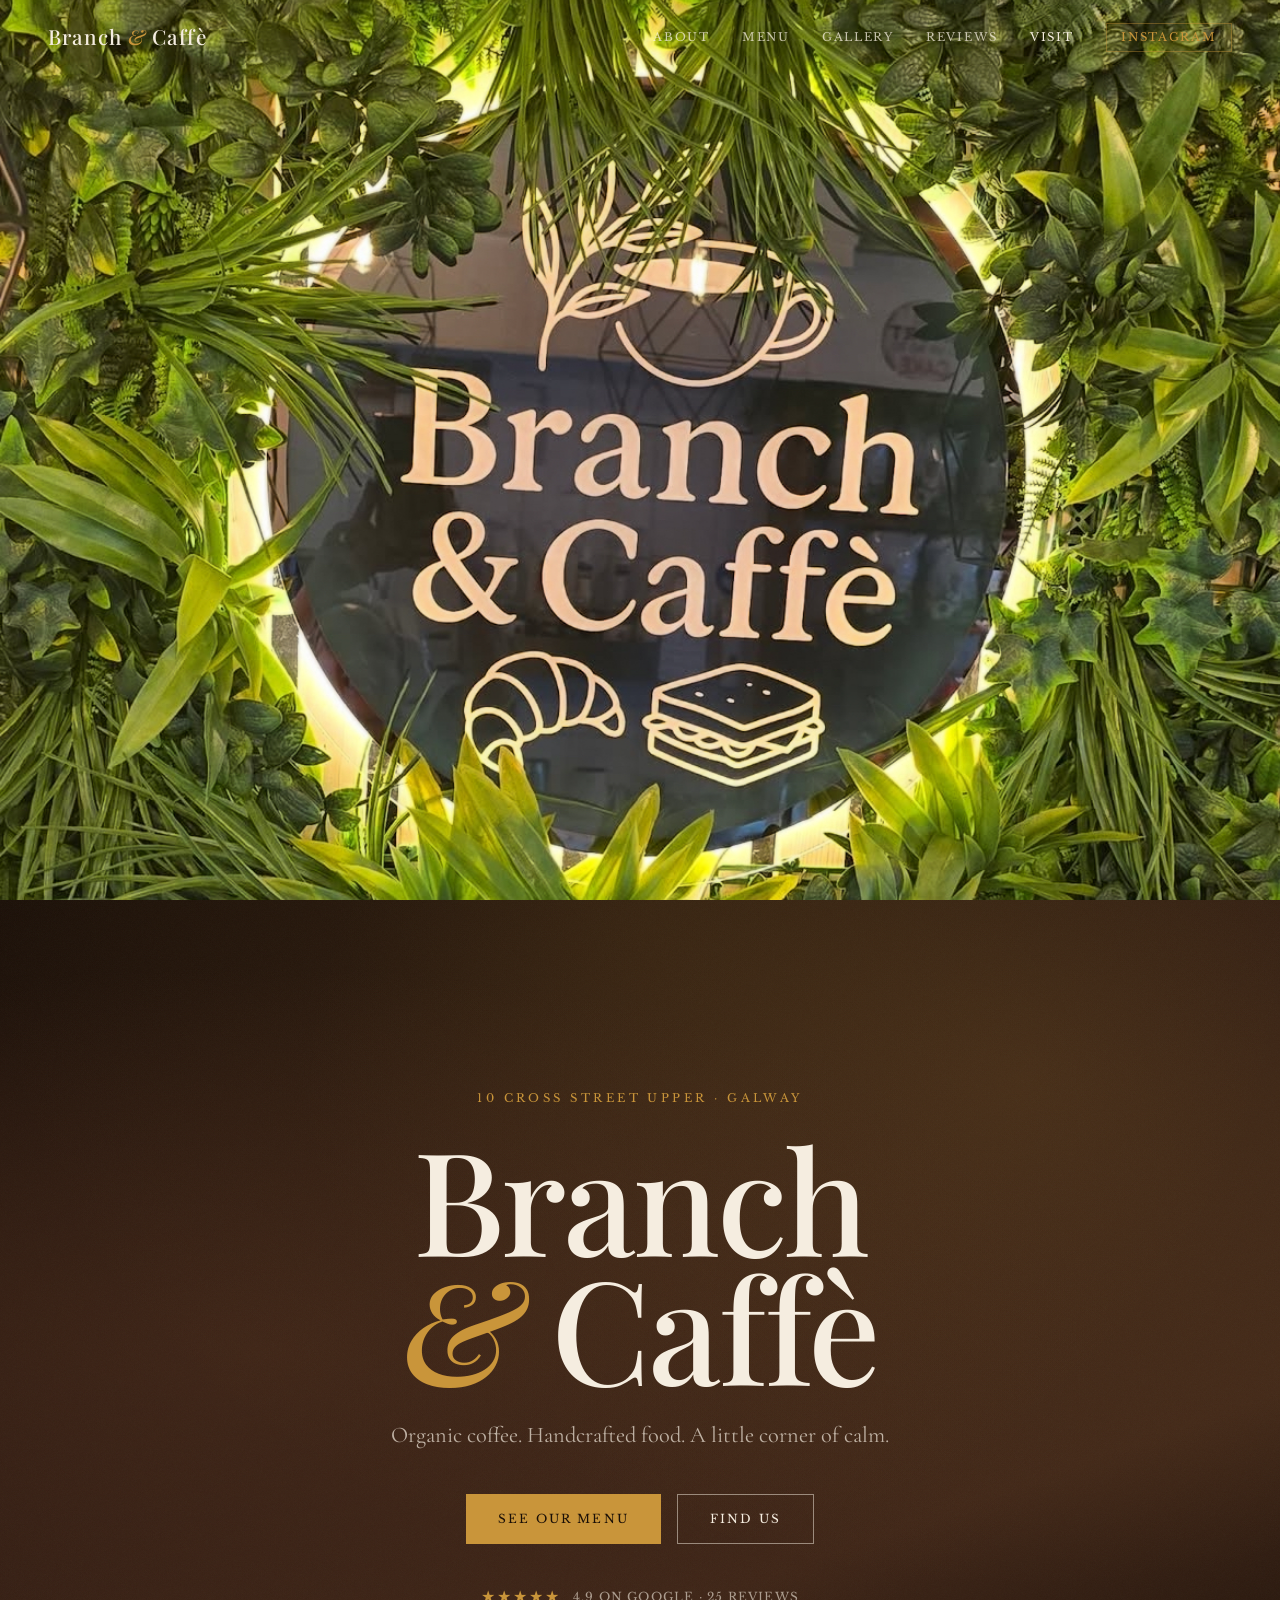
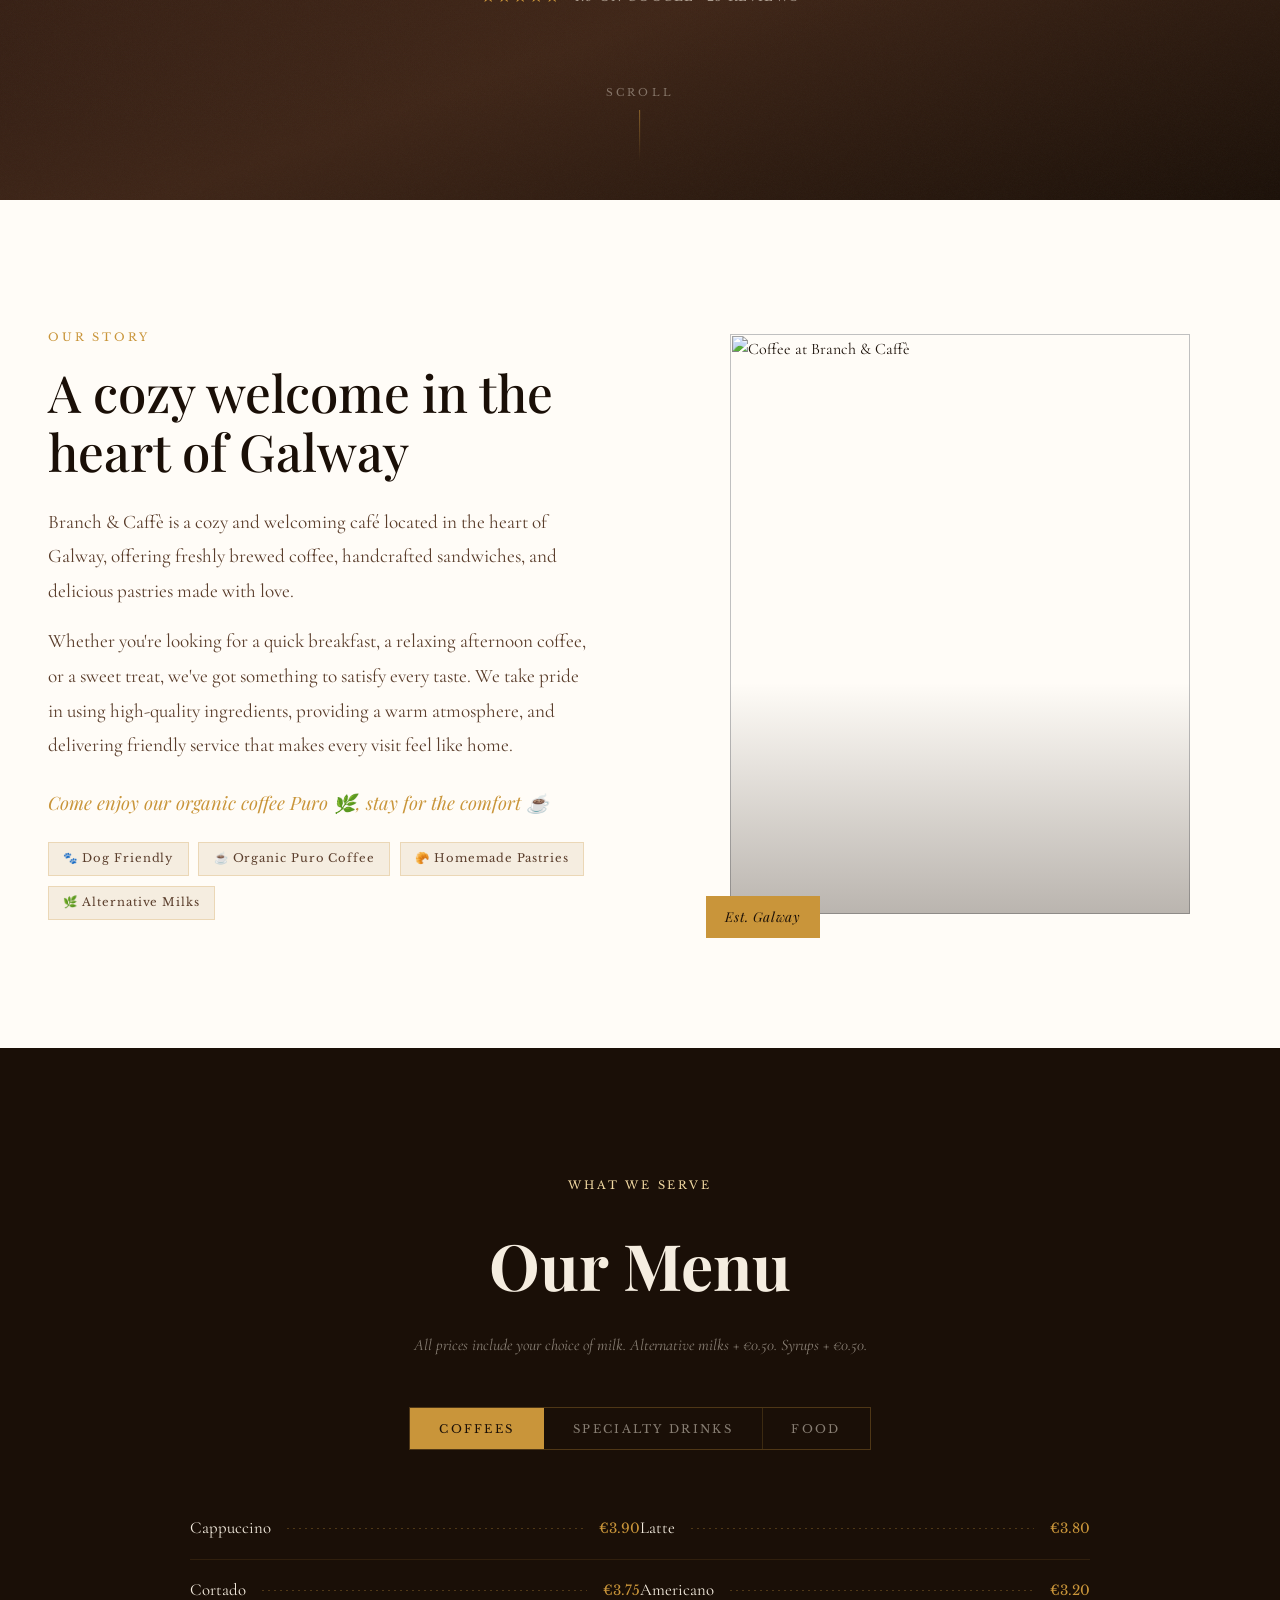
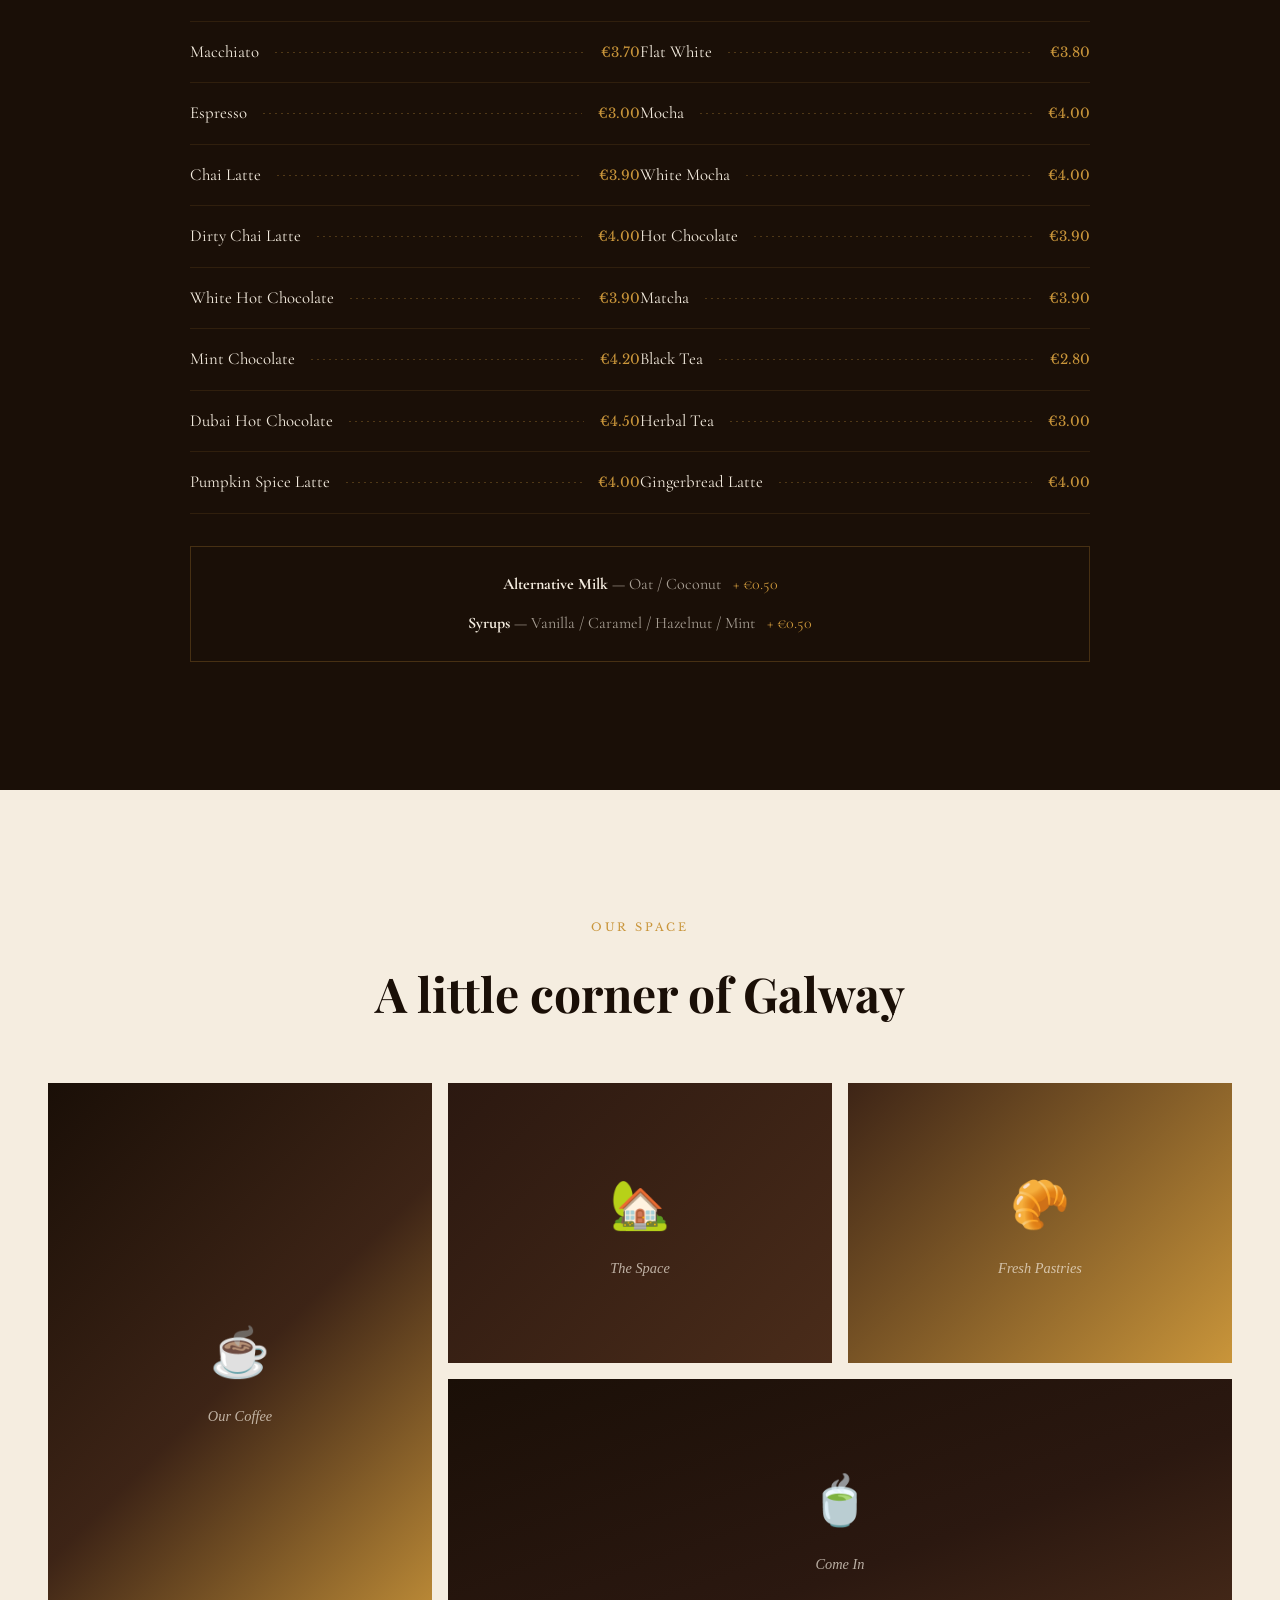
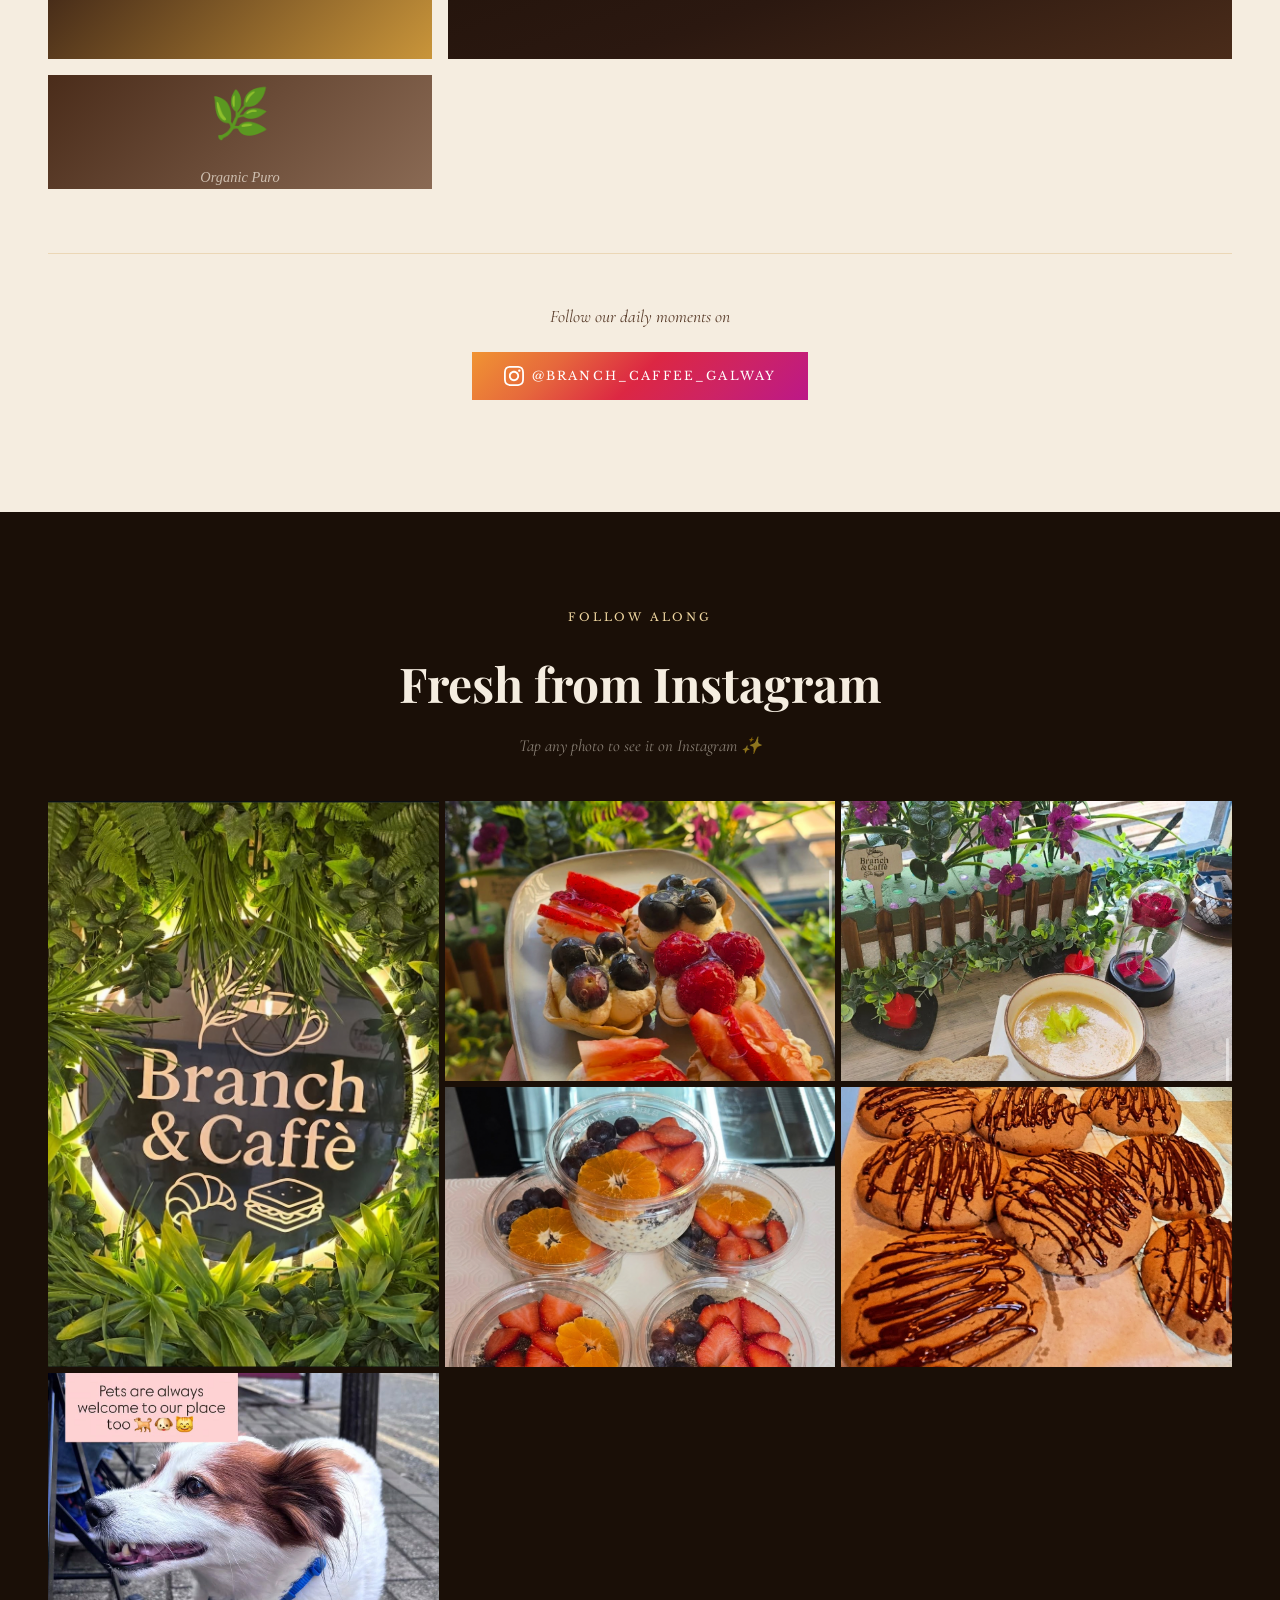
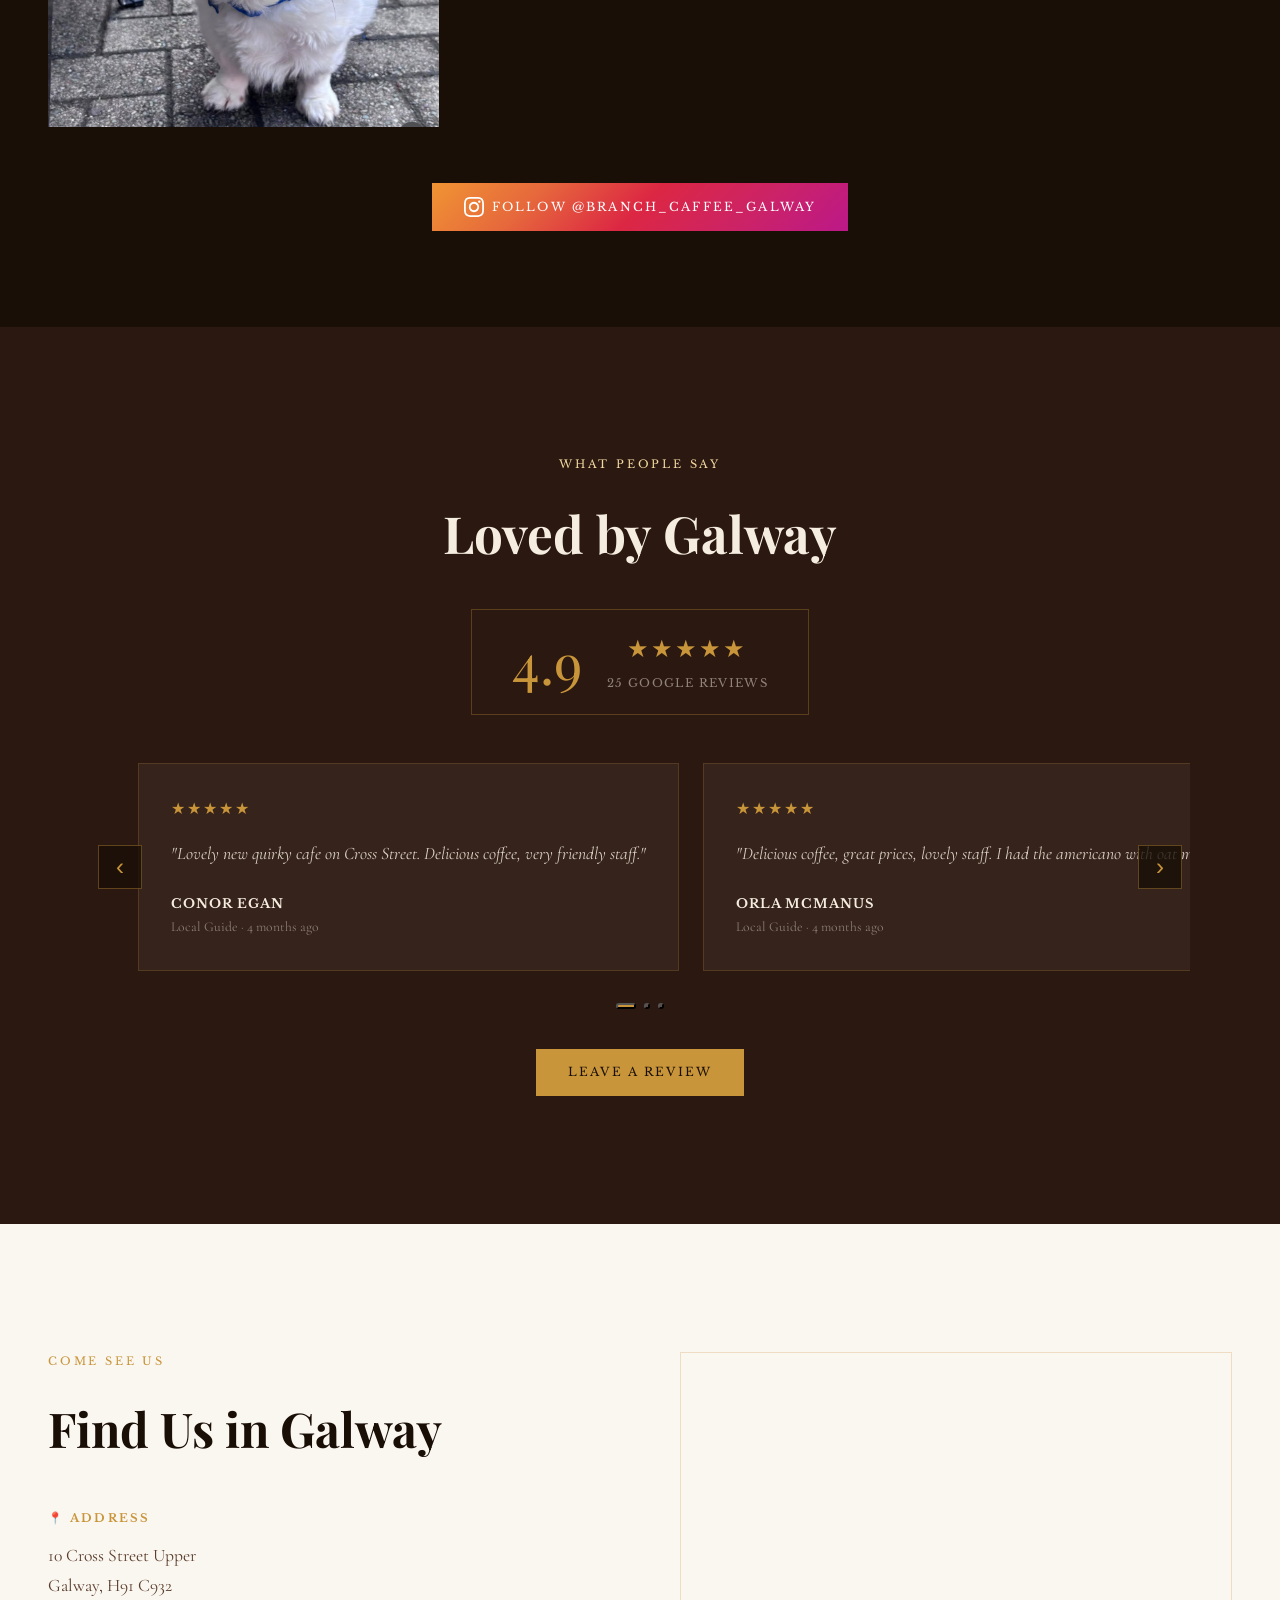
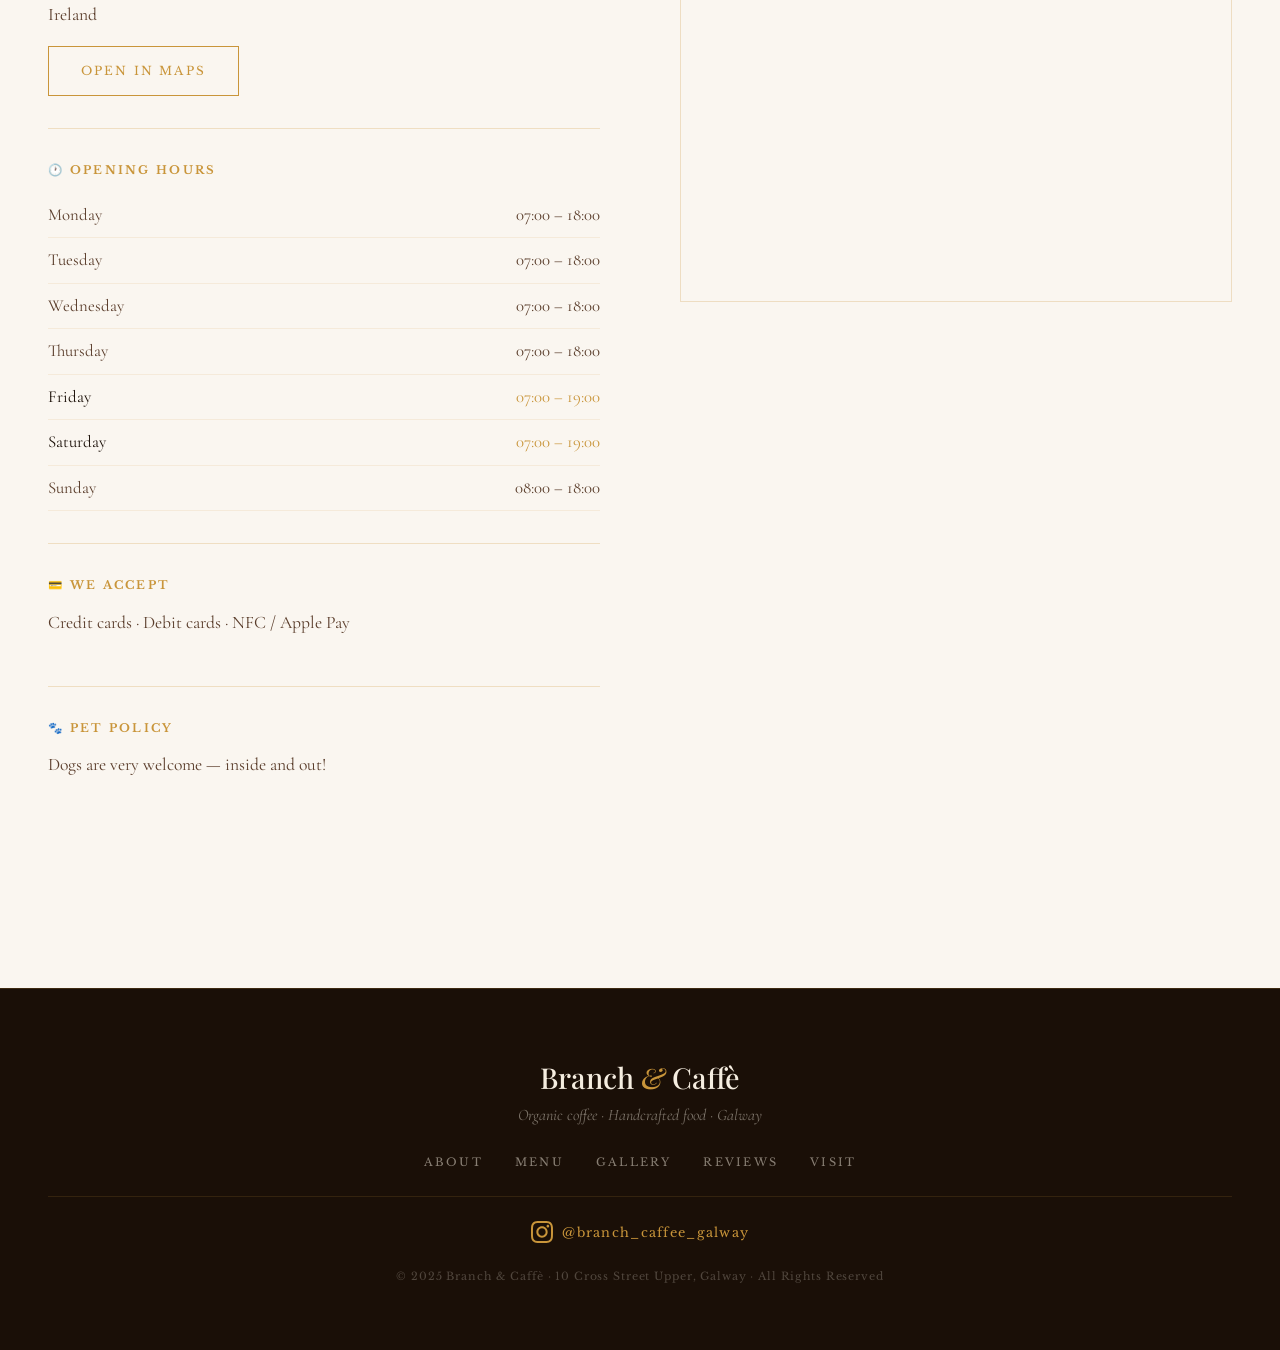
==== commit 87663879: "Add files via upload" ====
--- a/Index.html
+++ b/Index.html
@@ -1,5 +1,4 @@
-<!DOCTYPE html>
-
+<img src="[data-uri]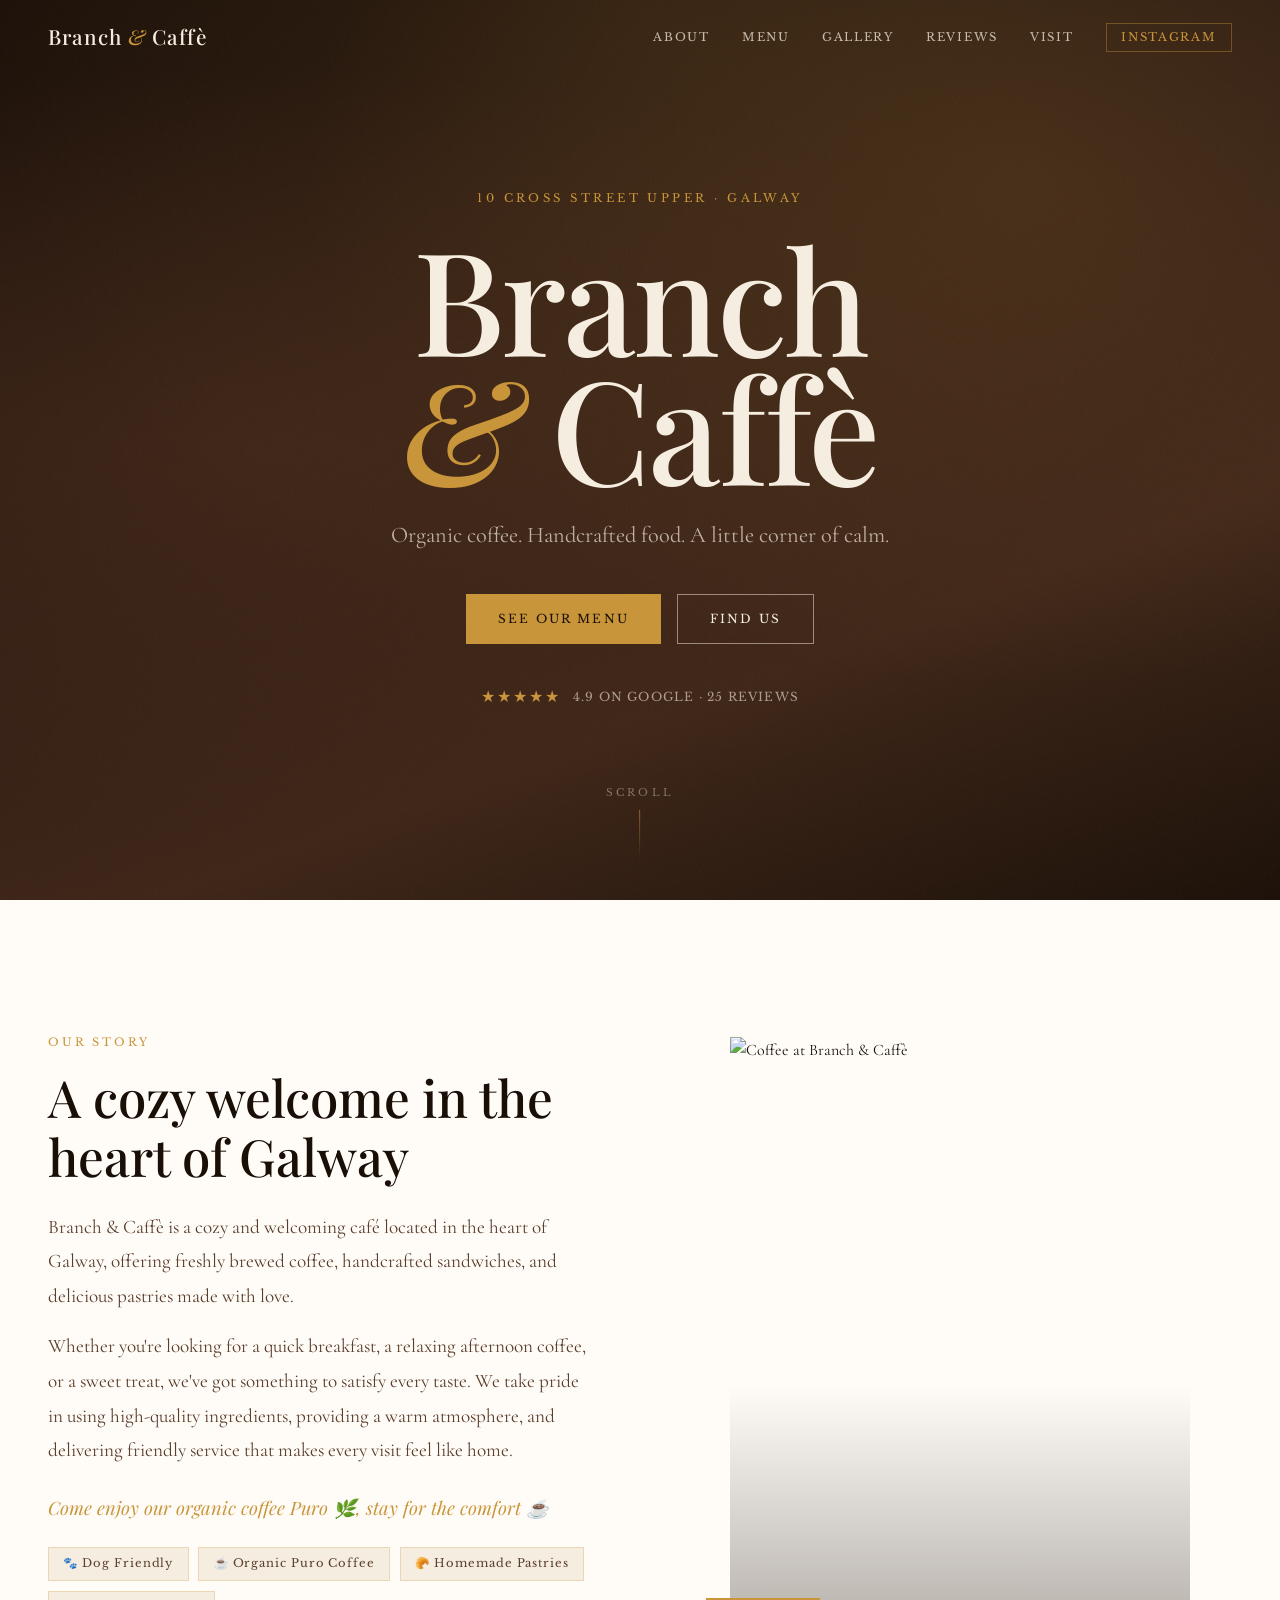
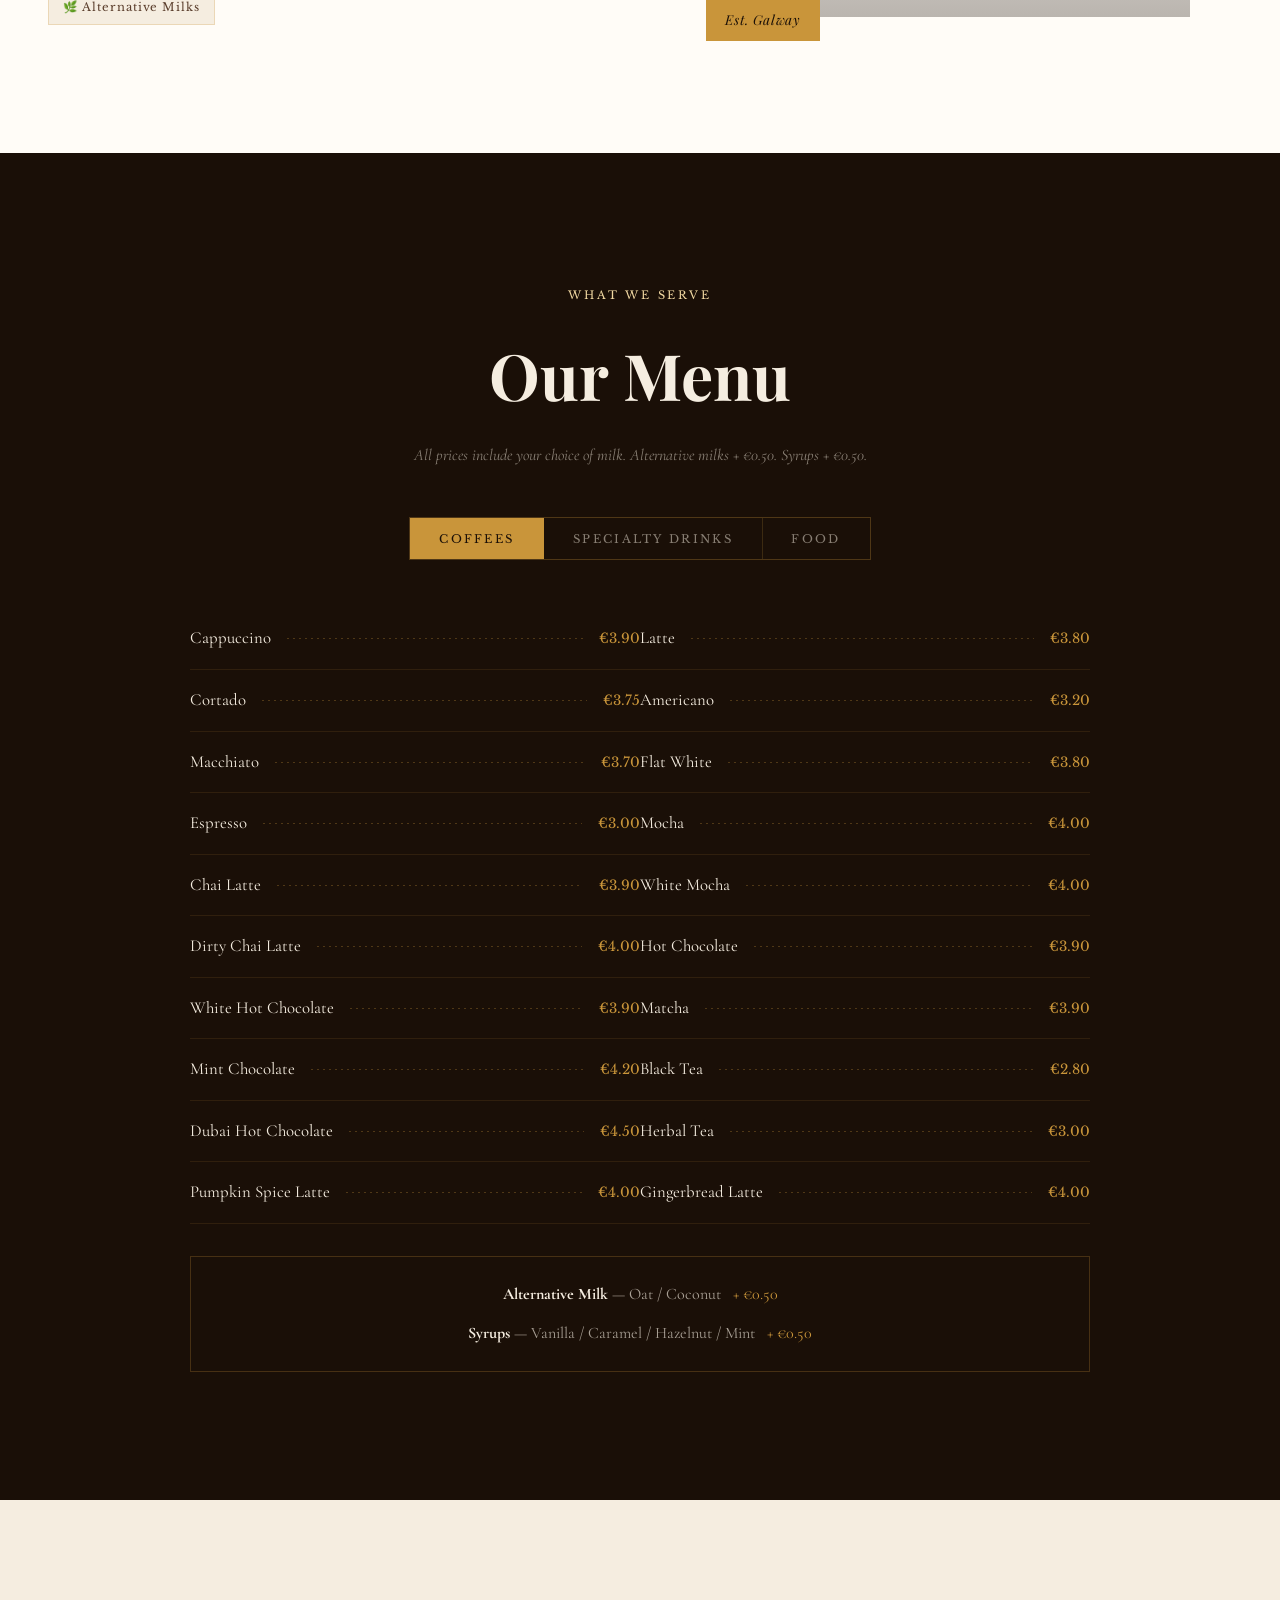
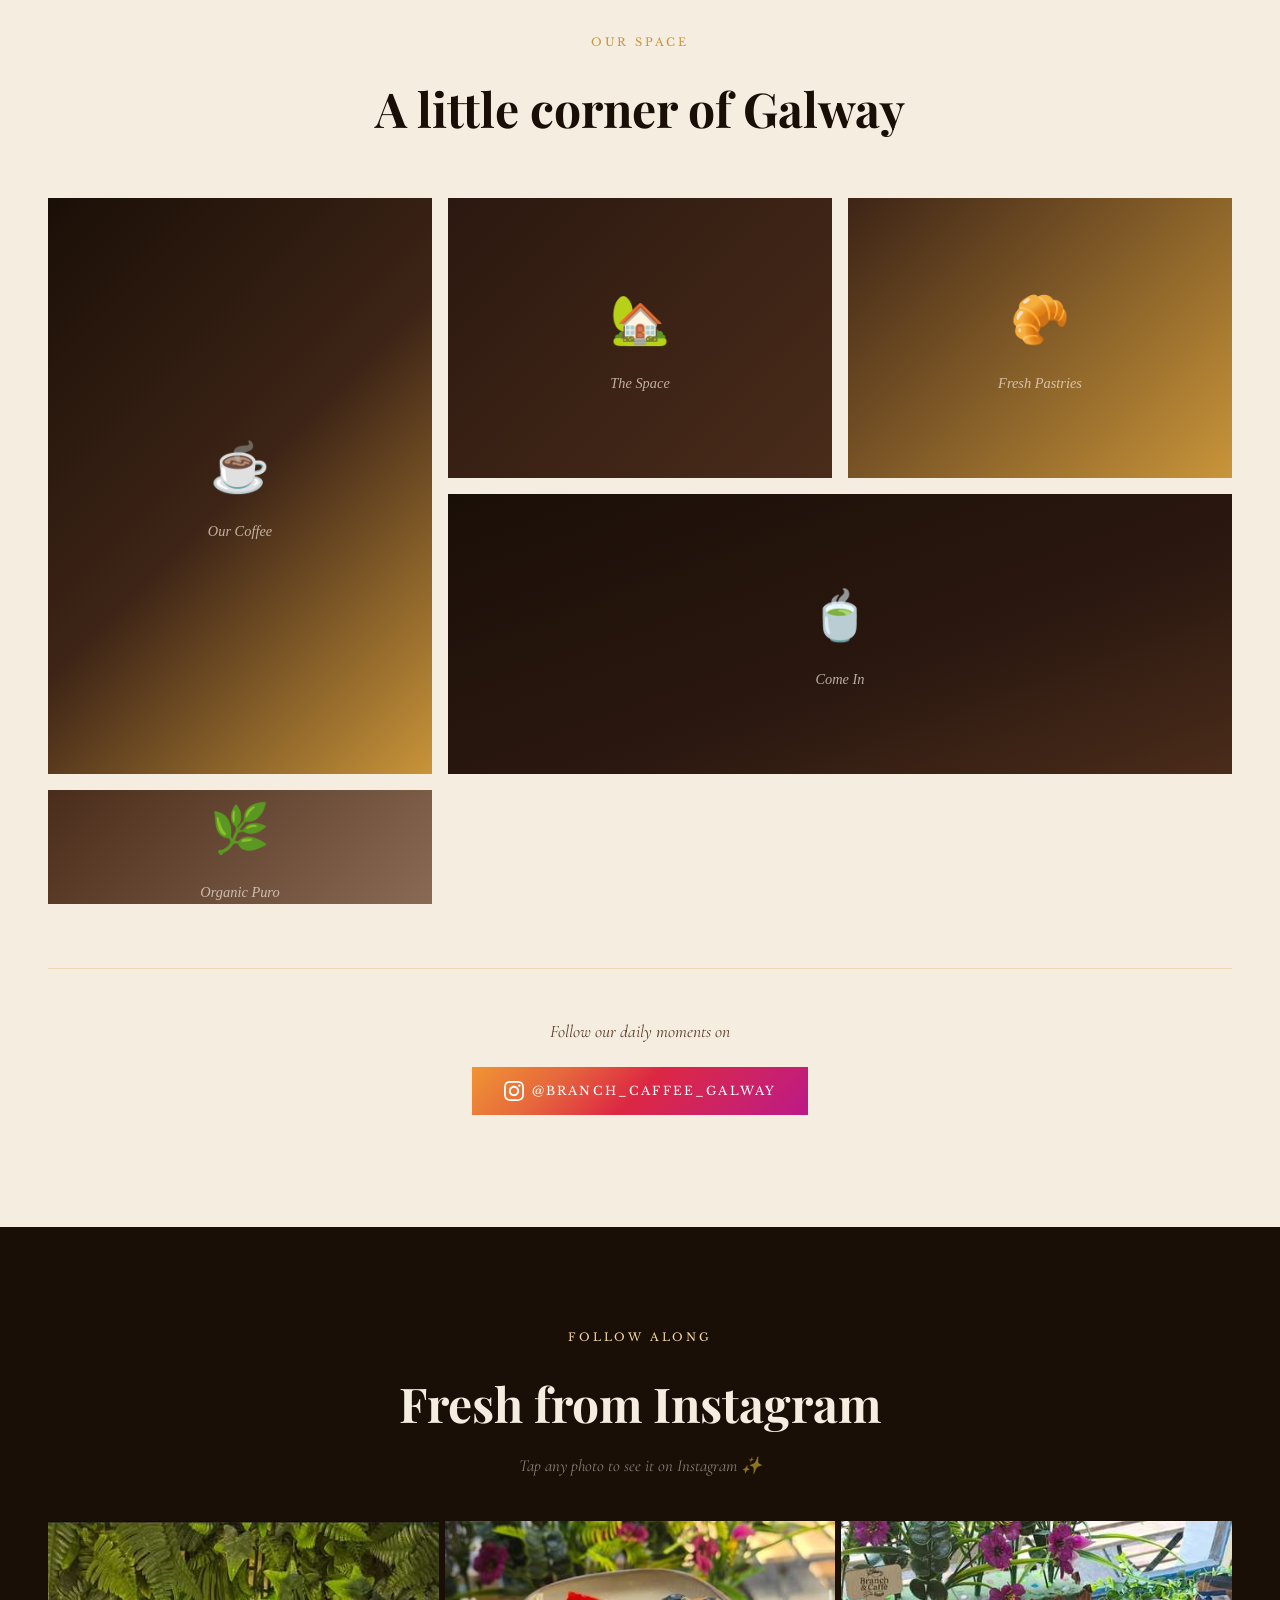
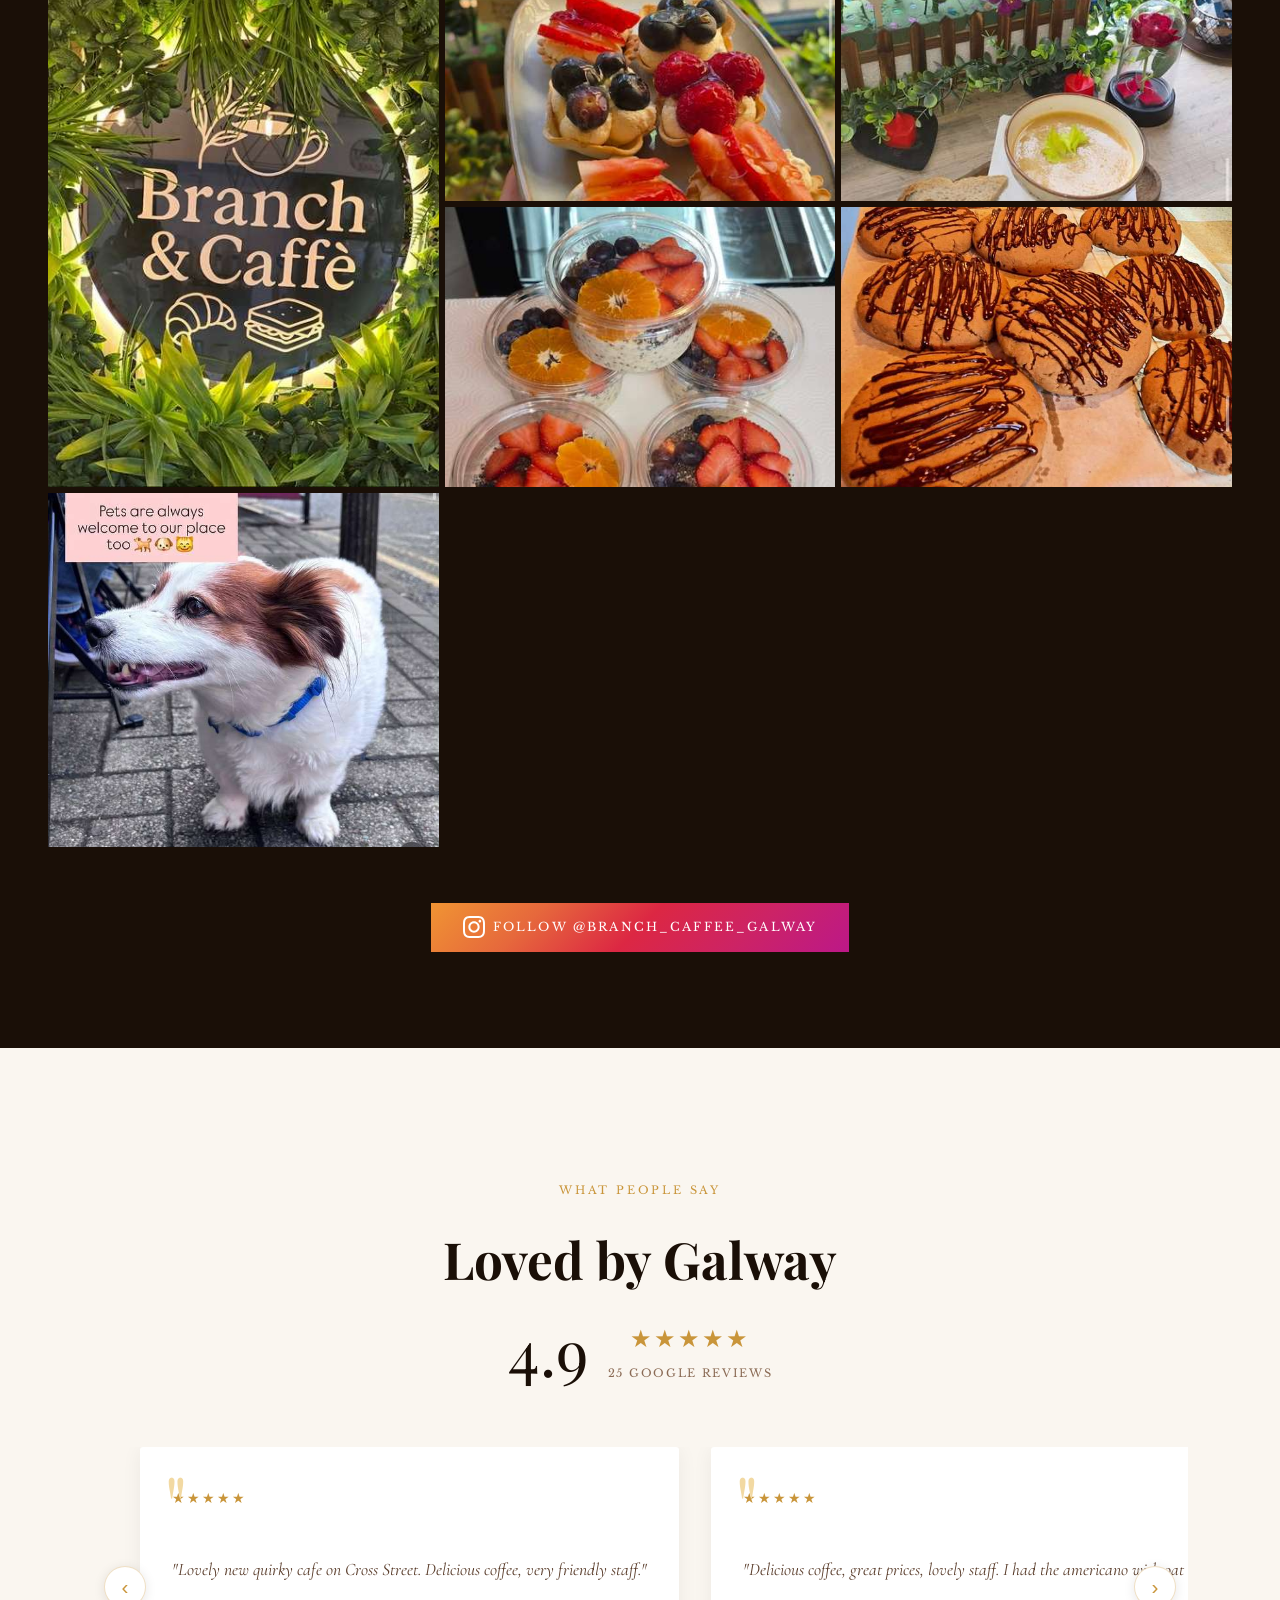
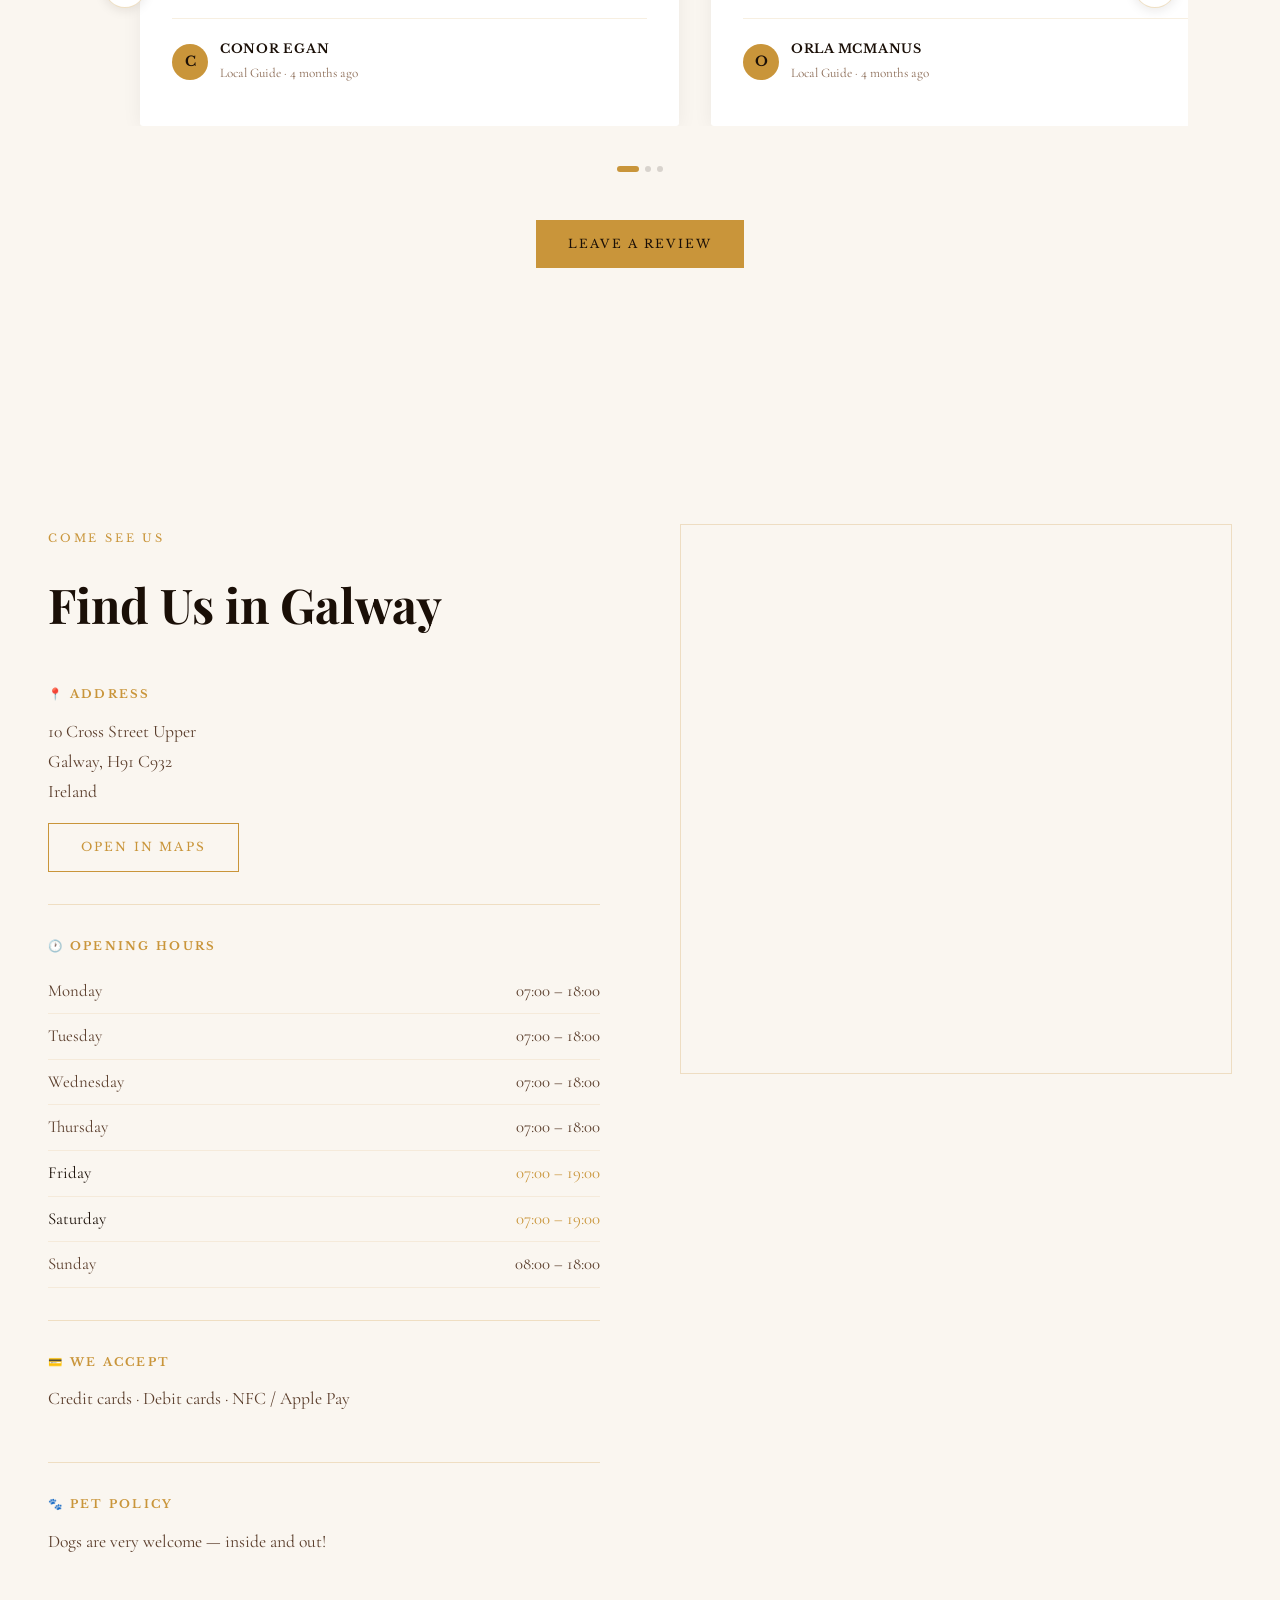
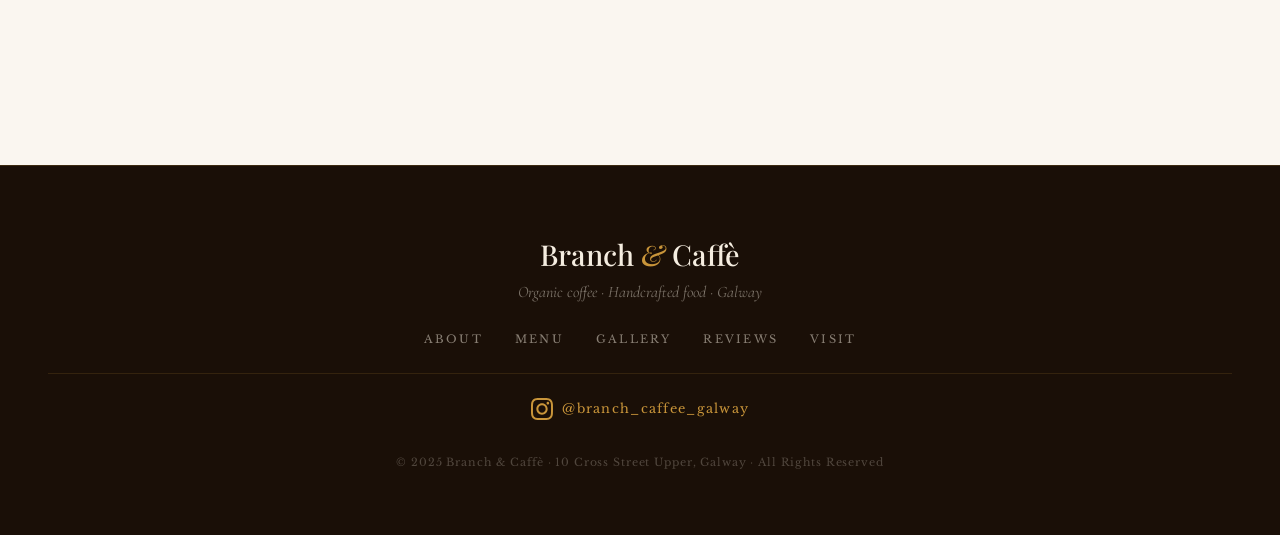
==== commit a97f7b41: "Add files via upload" ====
--- a/Index.html
+++ b/Index.html
@@ -1,4 +1,4 @@
-<img src="[data-uri]